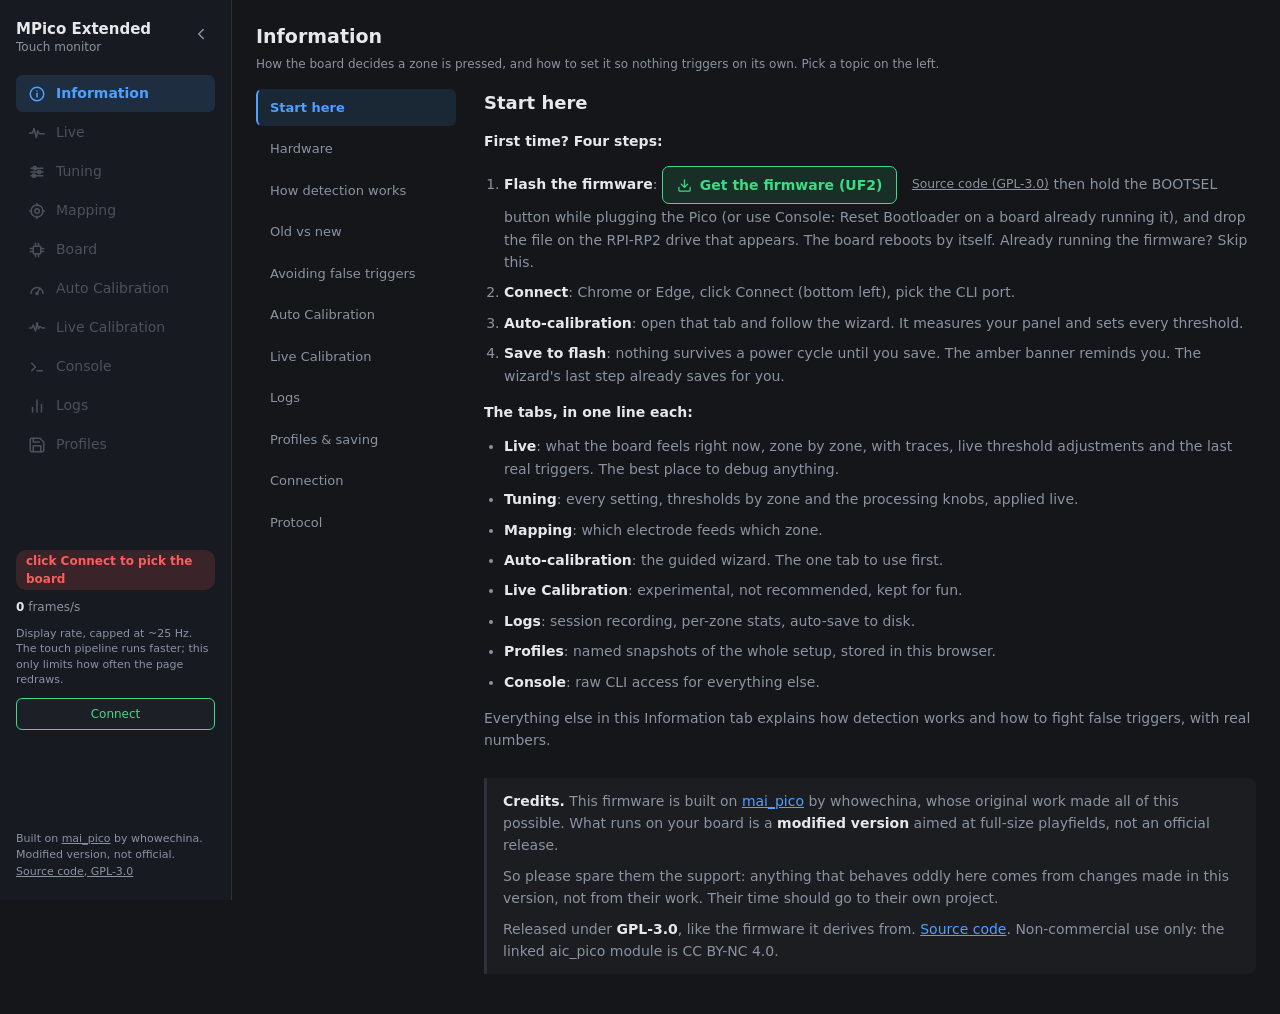
==== monitor/index.html @ caeae667 "chore: publish the monitor on GitHub Pages monitor.html becomes index.html, so the site root opens t" ====
<!DOCTYPE html>
<html lang="en">
<head>
<meta charset="utf-8">
<meta name="viewport" content="width=device-width, initial-scale=1">
<!-- Reachable by anyone with the link, but kept out of search results: this is
     a tool for people who came here on purpose, not a page to be found. -->
<meta name="robots" content="noindex, nofollow">
<title>MPico Extended Monitor</title>
<!-- Inline icon, so a file:// page does not log an "unsafe attempt to load
     URL" for a missing /favicon.ico. -->
<link rel="icon" href="data:,">
<link rel="stylesheet" href="assets/css/base.css">
<link rel="stylesheet" href="assets/css/mpico.css">
</head>
<body>

<nav class="sidebar">
  <div class="sidebar-top">
    <div class="brand">MPico Extended<span>Touch monitor</span></div>
    <button type="button" id="sidebar-toggle" class="sidebar-toggle"
            aria-label="Collapse sidebar" title="Collapse sidebar">
      <svg class="sidebar-toggle-ico" viewBox="0 0 24 24" fill="none" stroke="currentColor"
           stroke-width="2" stroke-linecap="round" stroke-linejoin="round" aria-hidden="true">
        <polyline points="15 6 9 12 15 18"></polyline>
      </svg>
    </button>
  </div>

  <ul class="nav">
    <li><button type="button" data-section="info" class="active" title="Information">
      <svg class="nav-ico" viewBox="0 0 24 24" fill="none" stroke="currentColor" stroke-width="2" stroke-linecap="round" stroke-linejoin="round" aria-hidden="true"><circle cx="12" cy="12" r="9"></circle><line x1="12" y1="11" x2="12" y2="16"></line><line x1="12" y1="8" x2="12" y2="8"></line></svg>
      <span>Information</span></button></li>
    <li><button type="button" data-section="live" title="Live">
      <svg class="nav-ico" viewBox="0 0 24 24" fill="none" stroke="currentColor" stroke-width="2" stroke-linecap="round" stroke-linejoin="round" aria-hidden="true"><polyline points="2 12 6 12 8 6 11 18 13 9 15 13 22 13"></polyline></svg>
      <span>Live</span></button></li>
    <li><button type="button" data-section="tuning" title="Tuning">
      <svg class="nav-ico" viewBox="0 0 24 24" fill="none" stroke="currentColor" stroke-width="2" stroke-linecap="round" stroke-linejoin="round" aria-hidden="true"><line x1="4" y1="7" x2="20" y2="7"></line><circle cx="9" cy="7" r="2.2"></circle><line x1="4" y1="12" x2="20" y2="12"></line><circle cx="15" cy="12" r="2.2"></circle><line x1="4" y1="17" x2="20" y2="17"></line><circle cx="8" cy="17" r="2.2"></circle></svg>
      <span>Tuning</span></button></li>
    <li><button type="button" data-section="mapping" title="Mapping">
      <svg class="nav-ico" viewBox="0 0 24 24" fill="none" stroke="currentColor" stroke-width="2" stroke-linecap="round" stroke-linejoin="round" aria-hidden="true"><circle cx="12" cy="12" r="8"></circle><circle cx="12" cy="12" r="3"></circle><line x1="12" y1="2" x2="12" y2="5"></line><line x1="12" y1="19" x2="12" y2="22"></line><line x1="2" y1="12" x2="5" y2="12"></line><line x1="19" y1="12" x2="22" y2="12"></line></svg>
      <span>Mapping</span></button></li>
    <li><button type="button" data-section="board" title="Board">
      <svg class="nav-ico" viewBox="0 0 24 24" fill="none" stroke="currentColor" stroke-width="2" stroke-linecap="round" stroke-linejoin="round" aria-hidden="true"><rect x="7" y="7" width="10" height="10" rx="1"></rect><line x1="10" y1="3" x2="10" y2="7"></line><line x1="14" y1="3" x2="14" y2="7"></line><line x1="10" y1="17" x2="10" y2="21"></line><line x1="14" y1="17" x2="14" y2="21"></line><line x1="3" y1="10" x2="7" y2="10"></line><line x1="3" y1="14" x2="7" y2="14"></line><line x1="17" y1="10" x2="21" y2="10"></line><line x1="17" y1="14" x2="21" y2="14"></line></svg>
      <span>Board</span></button></li>
    <li><button type="button" data-section="calibration" title="Auto Calibration">
      <svg class="nav-ico" viewBox="0 0 24 24" fill="none" stroke="currentColor" stroke-width="2" stroke-linecap="round" stroke-linejoin="round" aria-hidden="true"><path d="M4 18a8 8 0 0 1 16 0"></path><line x1="12" y1="18" x2="16" y2="11"></line><circle cx="12" cy="18" r="1.4"></circle></svg>
      <span>Auto Calibration</span></button></li>
    <li><button type="button" data-section="livecal" title="Live Calibration">
      <svg class="nav-ico" viewBox="0 0 24 24" fill="none" stroke="currentColor" stroke-width="2" stroke-linecap="round" stroke-linejoin="round" aria-hidden="true"><polyline points="2 12 5 12 7 8 10 16 12 6 14 13 16 10 19 12 22 12"></polyline><circle cx="12" cy="6" r="1.6" fill="currentColor" stroke="none"></circle></svg>
      <span>Live Calibration</span></button></li>
    <li><button type="button" data-section="console" title="Console">
      <svg class="nav-ico" viewBox="0 0 24 24" fill="none" stroke="currentColor" stroke-width="2" stroke-linecap="round" stroke-linejoin="round" aria-hidden="true"><polyline points="5 7 10 12 5 17"></polyline><line x1="12" y1="17" x2="19" y2="17"></line></svg>
      <span>Console</span></button></li>
    <li><button type="button" data-section="logs" title="Logs">
      <svg class="nav-ico" viewBox="0 0 24 24" fill="none" stroke="currentColor" stroke-width="2" stroke-linecap="round" stroke-linejoin="round" aria-hidden="true"><line x1="6" y1="20" x2="6" y2="14"></line><line x1="12" y1="20" x2="12" y2="4"></line><line x1="18" y1="20" x2="18" y2="10"></line></svg>
      <span>Logs</span></button></li>
    <li><button type="button" data-section="profiles" title="Profiles">
      <svg class="nav-ico" viewBox="0 0 24 24" fill="none" stroke="currentColor" stroke-width="2" stroke-linecap="round" stroke-linejoin="round" aria-hidden="true"><path d="M19 21H5a2 2 0 0 1-2-2V5a2 2 0 0 1 2-2h11l5 5v11a2 2 0 0 1-2 2z"></path><polyline points="17 21 17 13 7 13 7 21"></polyline><polyline points="7 3 7 8 15 8"></polyline></svg>
      <span>Profiles</span></button></li>
  </ul>

  <button type="button" id="sidebar-save" class="sidebar-save" data-cmd="save" hidden>
    <span class="save-dot"></span><span class="save-text">Unsaved - Save to flash</span>
  </button>

  <div class="sidebar-status">
    <span id="link" class="badge badge-off">disconnected</span>
    <div class="stat"><b id="rate">0</b> frames/s</div>
    <p class="sidebar-note">Display rate, capped at ~25 Hz. The touch pipeline
      runs faster; this only limits how often the page redraws.</p>
    <button type="button" id="connect" class="primary wide" hidden>Connect</button>
    <button type="button" id="disconnect" class="wide" hidden>Disconnect</button>
  </div>

  <div class="sidebar-credit">
    Built on <a href="https://github.com/whowechina/mai_pico" target="_blank"
      rel="noopener">mai_pico</a> by whowechina. Modified version, not official.<br>
    <a href="https://github.com/ouarss/mpico_extended" target="_blank"
      rel="noopener">Source code, GPL-3.0</a>
  </div>
</nav>

<div class="content">

  <!-- Appears only while something is unsaved: a button always present stops
       being noticed. -->
  <div id="save-banner" class="save-banner" hidden>
    <span id="save-message">Unsaved changes - lost when the board is unplugged.</span>
    <div class="actions">
      <button type="button" data-cmd="save" class="primary">Save to flash</button>
    </div>
  </div>

  <!-- Single stand-in shown for every board-driven tab while the board is not
       connected. Information stays reachable; the other tabs show this until a
       configuration is received. -->
  <div id="connect-gate" class="connect-gate" hidden>
    <div class="panel">
      <h2>Board not connected</h2>
      <p>Connect the board to use this tab.</p>
      <button type="button" class="connect-inline primary">Connect</button>
    </div>
  </div>

  <!-- ==================== INFORMATION ==================== -->
  <section class="section active" data-section="info">
    <header class="section-head">
      <h1>Information</h1>
      <p class="hint">How the board decides a zone is pressed, and how to set it
        so nothing triggers on its own. Pick a topic on the left.</p>
    </header>

    <div class="info-layout">
      <nav class="info-nav">
        <button type="button" data-topic="start" class="active">Start here</button>
        <button type="button" data-topic="hardware">Hardware</button>
        <button type="button" data-topic="detection">How detection works</button>
        <button type="button" data-topic="compare">Old vs new</button>
        <button type="button" data-topic="guide">Avoiding false triggers</button>
        <button type="button" data-topic="autocal">Auto Calibration</button>
        <button type="button" data-topic="livecal">Live Calibration</button>
        <button type="button" data-topic="logs">Logs</button>
        <button type="button" data-topic="profiles">Profiles &amp; saving</button>
        <button type="button" data-topic="connection">Connection</button>
        <button type="button" data-topic="protocol">Protocol</button>
      </nav>

      <div class="info-content">
        <article data-topic="start" class="active">
          <h2>Start here</h2>
          <p><strong>First time? Four steps:</strong></p>
          <ol class="info-steps">
            <li><strong>Flash the firmware</strong>:
              <a class="dl-btn" href="https://github.com/ouarss/mpico_extended/releases"
                target="_blank" rel="noopener">
                <svg viewBox="0 0 24 24" fill="none" stroke="currentColor" stroke-width="2" stroke-linecap="round" stroke-linejoin="round" aria-hidden="true"><path d="M21 15v4a2 2 0 0 1-2 2H5a2 2 0 0 1-2-2v-4"></path><polyline points="7 10 12 15 17 10"></polyline><line x1="12" y1="15" x2="12" y2="3"></line></svg>
                Get the firmware (UF2)</a>
              <a class="src-link" href="https://github.com/ouarss/mpico_extended"
                target="_blank" rel="noopener">Source code (GPL-3.0)</a>
              then hold the BOOTSEL button while plugging the Pico (or use
              Console: Reset Bootloader on a board already running it), and
              drop the file on the RPI-RP2 drive that appears. The board reboots
              by itself. Already running the firmware? Skip this.</li>
            <li><strong>Connect</strong>: Chrome or Edge, click Connect (bottom
              left), pick the CLI port.</li>
            <li><strong>Auto-calibration</strong>: open that tab and follow the
              wizard. It measures your panel and sets every threshold.</li>
            <li><strong>Save to flash</strong>: nothing survives a power cycle
              until you save. The amber banner reminds you. The wizard's last
              step already saves for you.</li>
          </ol>
          <p><strong>The tabs, in one line each:</strong></p>
          <ul class="info-steps">
            <li><strong>Live</strong>: what the board feels right now, zone by
              zone, with traces, live threshold adjustments and the last real
              triggers. The best place to debug anything.</li>
            <li><strong>Tuning</strong>: every setting, thresholds by zone and
              the processing knobs, applied live.</li>
            <li><strong>Mapping</strong>: which electrode feeds which zone.</li>
            <li><strong>Auto-calibration</strong>: the guided wizard. The one
              tab to use first.</li>
            <li><strong>Live Calibration</strong>: experimental, not
              recommended, kept for fun.</li>
            <li><strong>Logs</strong>: session recording, per-zone stats,
              auto-save to disk.</li>
            <li><strong>Profiles</strong>: named snapshots of the whole setup,
              stored in this browser.</li>
            <li><strong>Console</strong>: raw CLI access for everything else.</li>
          </ul>
          <p>Everything else in this Information tab explains how detection
            works and how to fight false triggers, with real numbers.</p>

          <div class="info-credit">
            <p><strong>Credits.</strong> This firmware is built on
              <a href="https://github.com/whowechina/mai_pico" target="_blank"
                rel="noopener">mai_pico</a> by whowechina, whose original work
              made all of this possible. What runs on your board is a
              <strong>modified version</strong> aimed at full-size playfields,
              not an official release.</p>
            <p>So please spare them the support: anything that behaves oddly
              here comes from changes made in this version, not from their work.
              Their time should go to their own project.</p>
            <p>Released under <strong>GPL-3.0</strong>, like the firmware it
              derives from.
              <a href="https://github.com/ouarss/mpico_extended" target="_blank"
                rel="noopener">Source code</a>. Non-commercial use only: the
              linked aic_pico module is CC BY-NC 4.0.</p>
          </div>
        </article>

        <article data-topic="hardware">
          <h2>Hardware</h2>
          <p>Touch sensing is done by three <strong>MPR121</strong> capacitive
            controllers on the I2C bus, at addresses <code>0x5A</code>,
            <code>0x5B</code> and <code>0x5C</code>. Each carries twelve
            electrodes, so there are <strong>36 electrodes</strong> in total.</p>
          <p>The playfield has <strong>34 zones</strong> (A1&ndash;A8,
            B1&ndash;B8, C1&ndash;C2, D1&ndash;D8, E1&ndash;E8). Each zone is fed
            by one electrode; the electrode&rarr;zone assignment is the mapping
            (two electrodes are left unconnected, marked <code>XX</code>).</p>
          <table class="info-table">
            <thead><tr><th>Sensor</th><th>I2C address</th><th>Electrodes</th></tr></thead>
            <tbody>
              <tr><td>0</td><td><code>0x5A</code></td><td>0&ndash;11</td></tr>
              <tr><td>1</td><td><code>0x5B</code></td><td>12&ndash;23</td></tr>
              <tr><td>2</td><td><code>0x5C</code></td><td>24&ndash;35</td></tr>
            </tbody>
          </table>
          <p>Electrode <em>e</em> lives on sensor <code>floor(e/12)</code>,
            channel <code>e mod 12</code>.</p>
        </article>

        <article data-topic="detection">
          <h2>How detection works</h2>
          <p><strong>In one line:</strong> the sensor outputs a big raw number
            all the time; a finger makes that number <em>drop</em>; the firmware
            turns the drop into a <em>delta</em> that is 0 at rest and rises
            with the touch.</p>
          <p>Step by step: each electrode constantly reports a raw reading
            (<strong>filtered</strong>), around 900 when nothing touches it
            - not 0. The firmware memorises that resting value: the
            <strong>baseline</strong>.</p>
          <p>A finger near the pad steals a bit of
            charge, so the raw reading <em>drops below the baseline</em>
            (say 900 &rarr; 815).</p>
          <p>The delta is simply &laquo; how far below
            rest am I right now &raquo;:</p>
          <pre class="info-diagram">                    at rest      finger on the pad
filtered (raw)         900    ->     815     the reading DROPS
baseline (memorised)   900           900     the reference stays put
delta = 900 - 815        0            85     0 at rest, RISES when touched</pre>
          <p>So the reference is the <strong>baseline</strong>, and the delta
            never goes negative: at rest it sits at 0 (tiny noise aside), and a
            touch only makes it climb. If the raw reading ever drifts
            <em>above</em> the baseline, the delta is clamped to 0.</p>
          <p>The decision
            is then a plain comparison on that delta:</p>
          <pre class="info-diagram">delta
   85            .------.
                 |      |
   40 --------- ON ------------- threshold ON: zone fires at 40
   30 ----------|------ OFF ---- threshold OFF: 40 x (1 - 25% hyst) = 30
    0 __________'        '______
        rest     press    release</pre>
          <h3>Tuning available</h3>
          <ol class="info-steps">
            <li><strong>Averaging</strong> - the last few frames are
              averaged (<em>avg</em>) to shed the couple of counts of noise a
              single frame carries.
              <span class="info-example"><em>Example</em> - readings 5, 6,
              60, 5 (that 60 is a noise spike). With avg 1 the firmware sees 60
              and may fire; with avg 4 it sees (5+6+60+5)/4 = 19: no trigger.
              The cost is real lag: one electrode is re-read every ~3 ms, so avg
              4 spreads a press over ~12 ms and avg 10 over ~30 ms -
              clearly felt in play. Stay at 1-3.</span></li>
            <li><strong>Threshold</strong> - a zone turns <em>on</em> when
              its delta reaches the zone's threshold. Higher threshold means
              less sensitive.
              <span class="info-example"><em>Example</em> - a zone rests at
              5-10 and a firm press peaks at 120: a threshold of 40 clears the
              noise and still catches a quick tap. At 10 it fires on its own; at
              110 quick taps are missed.</span></li>
            <li><strong>Release margin (hyst)</strong> - once on, a zone
              stays on until the delta falls under
              <code>threshold x (1 - hyst/100)</code>. This stops a finger
              resting at the limit from flickering on and off.
              <span class="info-example"><em>Example</em> - threshold 50,
              hyst 25%: the zone turns on at 50 and only releases below 37;
              anything wobbling between 37 and 50 changes nothing.</span>
              A firm tap never
              needs it - it matters on <em>holds and slides</em>, where a
              light or lifting finger hovers near the threshold.</li>
            <li><strong>Debounce</strong> - a change must hold for
              <em>debounce on</em> / <em>debounce off</em> frames before it is
              accepted, filtering out one-frame glitches.
              <span class="info-example"><em>Example</em> - with on 3, a
              spike lasting one reading never makes 3 in a row and is dropped; a
              finger, present for dozens of readings, passes. Each step costs
              ~3 ms (an electrode is re-read every 3rd frame).</span></li>
            <li><strong>Gain (CDC / CDT)</strong> - the sensor's measuring
              drive: CDC is the current pushed into the electrode (uA), CDT how
              long it is pushed. This is not a filter to minimise - it
              powers the measurement itself: at 0 no charge is injected and
              nothing is measured at all. 16 / 1 sit mid-range and put a typical
              pad in the middle of the 0-1023 reading scale; auto-config then
              trims the current per electrode.
              <span class="info-example"><em>Example</em> - press peaks at
              40 with noise around 8; double the gain and they read ~80 and ~16
              - bigger numbers, same ratio. After any change, re-run the
              thresholds (every number just moved).</span></li>
            <li><strong>Filter (FFI / SFI / ESI)</strong> - the chip's own
              smoothing, applied before the firmware ever reads the value: FFI
              and SFI average several samples, ESI sets the wait between samples.
              <span class="info-example"><em>Example</em> - 0 1 0 (default)
              is light and responsive; 0 1 3 spreads the samples over more time
              - good anti-noise for a noisy panel, with barely any added
              lag.</span></li>
            <li><strong>Baseline tracking</strong>: the resting reference, the
              &laquo; zero &raquo; each electrode is measured against
              (<code>delta = baseline - filtered</code>). It drifts slowly with
              temperature, humidity and dust, so it is re-centred continuously;
              re-centring <strong>freezes while a zone is held</strong>, so a
              long press is never quietly swallowed. <em>Set idle level</em>
              (<code>rebase</code>) retakes it at once.<br>
              The Tuning tab picks who maintains it: <strong>Chip
              (MPR121)</strong>, recommended (well tuned, free), or
              <strong>Firmware</strong>, one step every <em>rate</em> frames,
              only useful to control that speed yourself.
              <span class="info-example"><em>Example</em>: filtered reads 902,
              901, 898 while the memorised baseline stays 900: the delta stays
              ~0 at rest, and only a real touch moves it.</span></li>
          </ol>
          <h3>Timing</h3>
          <p>The control loop runs at <strong>1 kHz</strong>. The three sensors
            are read one per frame (round-robin), so each refreshes about every
            3 ms and the decision adds only a few milliseconds - below what
            is perceptible.</p>
          <p>The real limit is the MPR121's own sampling rate, not
            how fast the firmware reads it.</p>
          <h3>Notes</h3>
          <p class="info-warn"><strong>Averaging and Debounce are
            independent</strong> - one filters the <em>value</em>, the
            other filters the <em>duration</em>. Debounce does <strong>not</strong>
            need to be &ge; avg.<br><br>
            Averaging dilutes a spike's height but <em>stretches it over avg
            frames</em>; debounce rejects anything short, whatever its height.
            A one-frame spike of 150 averaged over 3 becomes ~50 for 3 frames
            in a row - enough to sneak past a debounce of 3 that would
            have dropped it at avg 1.<br><br>
            That is why the wizard keeps avg low and leans on debounce as the
            main anti-spike lever.</p>
          <p class="info-warn"><strong>Not to be confused with the old
            detection.</strong><br><br>
            The Chip / Firmware choice only decides who maintains the
            resting reference.<br><br>
            The touch decision itself - threshold,
            release margin, debounce - is <strong>always</strong> made by
            the firmware, in both modes.<br><br>
            See <em>Old vs new</em>.</p>
        </article>

        <article data-topic="compare">
          <h2>Old vs new detection</h2>
          <p>The stock mai_pico firmware and this one decide a touch in
            fundamentally different places. <strong>This is not a setting</strong>
            - the new way is now the only way; there is no switch back.</p>

          <p class="info-warn"><strong>Two separate questions - do not mix
            them.</strong><br>
            (1) <em>Who decides a touch?</em> The firmware. Always. That is
            what &laquo; new (software) &raquo; means, and it is not a
            choice.<br>
            (2) <em>Who keeps the baseline number fresh?</em> A bookkeeping
            detail, set in Tuning (<em>Chip / Firmware</em>). The
            baseline is just an input to the decision; whoever maintains it, the
            decision itself stays in the firmware.<br><br>
            So &laquo; new detection with Chip baseline &raquo; is not
            &laquo; going back to hardware &raquo; - it is the
            new detection, with the chip doing a clerk's job it happens to be
            good at.</p>
          <pre class="info-diagram">MPR121 chip (front-end)          firmware (the referee)
-----------------------          -------------------------------
measures the signal        --->  delta = baseline - filtered
keeps the baseline fresh*  --->  compares to YOUR threshold
(gain, filter)                   hysteresis, debounce  ->  press!

* or the firmware keeps it itself: Tuning > Resting reference</pre>

          <h3>Native (stock) detection</h3>
          <p>Each MPR121 decided on its own, inside the chip; the firmware only
            read a touched / not-touched flag.</p>
          <p>Sensitivity was a coarse
            <em>offset</em> (about -30 to +30) around fixed base thresholds (touch
            22, release 15), nudged one step at a time with <code>sense +</code> /
            <code>sense -</code>.</p>
          <p>You could never see <em>by how much</em> a zone
            had passed - only that it had.</p>

          <h3>New (software) detection</h3>
          <p>The firmware reads each electrode's <strong>filtered value</strong>
            and <strong>resting reference</strong> and decides for itself:
            <code>delta = baseline - filtered</code> against an
            <strong>absolute per-zone threshold</strong>, with a release margin,
            a debounce count and optional averaging.</p>
          <p>The MPR121 is still
            very much used - as a clean front-end (gain, filter) and as the
            keeper of the resting reference.</p>
          <p>That visibility is what makes everything else possible: the traces,
            the logs, the auto-calibration and the live calibration all need to
            know <em>how far</em> a zone moved. None of them can exist on top of a
            bare on/off flag.</p>

          <table class="info-table">
            <thead><tr><th></th><th>Native (stock)</th><th>New (software)</th></tr></thead>
            <tbody>
              <tr><td>Decision</td><td>MPR121 hardware</td><td>firmware, per zone</td></tr>
              <tr><td>Threshold</td><td>offset around a fixed base</td><td>absolute, 1-1000, per zone</td></tr>
              <tr><td>Hysteresis</td><td>fixed (chip)</td><td>adjustable %</td></tr>
              <tr><td>Debounce</td><td>chip debounce</td><td>on / off frame counts</td></tr>
              <tr><td>Visibility</td><td>touched flag only</td><td>live filtered / baseline / delta</td></tr>
              <tr><td>I2C load</td><td>tiny (one bitmap)</td><td>all electrodes (round-robin)</td></tr>
              <tr><td>Latency</td><td>lowest (chip decides)</td><td>a few ms (loop still 1 kHz)</td></tr>
            </tbody>
          </table>

          <h3>Native - pros and cons</h3>
          <ul class="info-steps">
            <li><strong>+</strong> Simplest, lowest latency: the chip reports a press directly.</li>
            <li><strong>+</strong> Negligible I2C traffic; uses the MPR121's optimised detection.</li>
            <li><strong>-</strong> Coarse: an offset around a fixed base, no absolute per-zone value.</li>
            <li><strong>-</strong> No fine hysteresis or per-zone debounce, and no view of the noise.</li>
            <li><strong>-</strong> Hard to remove occasional spurious triggers precisely.</li>
          </ul>

          <h3>New - pros and cons</h3>
          <ul class="info-steps">
            <li><strong>+</strong> Absolute per-zone threshold, hysteresis and debounce - set each zone just above its own noise.</li>
            <li><strong>+</strong> Live delta / baseline per zone (and the trace), so tuning is visible, not guesswork.</li>
            <li><strong>+</strong> Directly attacks the "too sensitive / false triggers" problem; the front-end (gain, filter) stays tunable.</li>
            <li><strong>-</strong> More moving parts and a little more code.</li>
            <li><strong>-</strong> Reads every electrode and decides in firmware - a few ms more latency and more bus traffic than a bare hardware flag.</li>
          </ul>

          <h3>Performance - is the new path fast enough?</h3>
          <p>Yes, comfortably. The loop stays at <strong>1 kHz</strong>; the
            sensors are read round-robin (each about 333 Hz) and the software
            decision adds only a few milliseconds - imperceptible in play.
            Reading faster gains nothing: the MPR121's own sample rate is the real
            limit.</p>
          <p>Pushing latency lower would mean flooding the shared I2C bus (it also
            carries the NFC reader) or shortening the chip's filters, which
            <em>raises</em> noise - the opposite of the goal.</p>
          <p>The one clean
            lever, if ever needed, is DMA I2C reads; today that would be premature
            optimisation.</p>
          <p><strong>In short:</strong> the native path is the leanest and
            lowest-latency but blunt; the new path trades a little latency and I2C
            traffic for fine, visible, per-zone control - the right call when
            the goal is to stop unwanted triggers without dulling real touches.</p>
        </article>

        <article data-topic="guide">
          <h2>Avoiding false triggers</h2>
          <p>A zone that triggers untouched almost always has its threshold set
            below its own resting noise. The fix is to read the noise, then set
            the threshold just above it.</p>
          <ol class="info-steps">
            <li>Open <strong>Live</strong> and leave the glass untouched. Watch
              the delta of each zone: that is the resting noise floor.</li>
            <li>Note the highest resting delta a zone reaches on its own.</li>
            <li>In <strong>Tuning</strong>, set that zone's threshold a little
              above that figure - enough margin that noise never reaches
              it, low enough that a real touch clears it easily.</li>
            <li>If a zone still scintillates at the limit, raise
              <strong>hyst</strong> (release margin) and/or
              <strong>debounce</strong>.</li>
            <li>If the resting delta has drifted away from zero, press
              <strong>Set idle level</strong> to retake the baseline untouched.</li>
            <li>When it behaves, press <strong>Save to flash</strong> -
              nothing survives a power cycle until you do.</li>
          </ol>
          <p>Doing this by hand for 34 zones is tedious -
            <strong>Auto Calibration</strong> measures both numbers for you.</p>
        </article>

        <article data-topic="autocal">
          <h2>Auto Calibration</h2>
          <p><strong>In one line:</strong> the wizard listens to your panel and
            works out every threshold for you, instead of you guessing 34
            numbers.</p>
          <p>It needs two facts per zone: how much the zone <em>wiggles on its
            own</em> (noise), and how far it moves <em>when you press it</em>
            (press peak). A good threshold sits comfortably between the two.</p>
          <pre class="info-diagram">press peak  ~120  ####################   &lt;-- a real press reaches here
                                       |
threshold     40  ------------------   &lt;-- put the bar in the gap
                                       |
noise ceiling  8  ##                   &lt;-- the zone never gets past here alone</pre>

          <h3>The five steps</h3>
          <ol class="info-steps">
            <li><strong>Noise &amp; auto-tune</strong> - about a minute,
              <em>hands off the glass</em>. The wizard first resets the board
              itself (no need to press <em>Set idle level</em>), reads the native
              noise, then tries a couple of reactivity-first tweaks - a
              little averaging, a little debounce - and keeps one only if it
              cuts the worst zone's noise by a clear margin. An action log shows
              every step (&laquo; edit param avg 1 &rarr; 2 &raquo;,
              &laquo; keeping avg 1 &raquo;) with a live all-zones trace
              underneath. A final 15 s pass fixes each zone's noise floor.</li>
            <li><strong>Press</strong> - zone by zone, at your own pace:
              press firmly three times, then <em>tap briefly five times</em> (about
              once a second) so the wizard learns both a firm press and a fast
              in-game tap. It counts real presses, not a clock. A short beep marks
              each press and tap, a double beep finishes a zone, and the next
              zone's name is spoken; toggle <em>Sound</em> off if you prefer quiet.
              A live trace of the targeted zone (with its threshold and measured
              noise) sits under the buttons. If a different pad answers strongest,
              a <em>check mapping</em> chip offers a one-click remap. Jump to any
              zone from the strip to redo it.</li>
            <li><strong>Results</strong> - the suggested threshold per zone,
              placed midway between its noise and its fast taps. The midpoint
              matters because a hovering finger between two rapid taps keeps a
              residual delta above the noise: a threshold sitting right on the
              noise would keep its release under that residual and the zone would
              never let go during a spam. A zone marked <em>risky</em> has noise
              almost as strong as its press, or a threshold uncomfortably close to
              its fast taps: watch that one. The <em>Quick</em> column shows the
              measured fast-tap level. Skipped zones keep their current value. The
              recommended global settings are seeded from step 1's auto-tune
              and stay editable here.</li>
            <li><strong>Verify</strong> - the suggested thresholds go to the
              board, then a full minute hands-off counts every <em>real</em>
              trigger a zone fires on its own. <strong>Apply &amp; re-verify</strong>
              applies the ticked raises and runs another minute automatically,
              looping until a clean pass with no false trigger. You can also raise
              or lower zones by hand and apply once.</li>
            <li><strong>Profile</strong> - stores the whole thing (including
              the measured noise, press and fast-tap numbers) as a profile you can
              re-apply later.</li>
          </ol>
          <p class="info-warn">Applying sends the values to the board
            <em>live</em>.<br><br>
            They are only permanent after <strong>Save to
            flash</strong>.<br><br>
            To watch for phantom triggers any time, the
            <strong>Last triggers</strong> panel on the Live tab lists real
            firmware triggers as they happen.</p>
        </article>

        <article data-topic="livecal">
          <h2>Live Calibration</h2>
          <p>Not recommended - we keep this feature for fun.
            <strong>In one line:</strong> it watches you actually play and
            finds the zones whose threshold is set <em>too high</em>.</p>
          <p class="info-warn"><strong>On this cabinet, prefer Auto
            Calibration.</strong><br><br>
            Live calibration only lowers thresholds, and Mai
            Pico's standby noise can be mistaken for a missed press - so it
            lowers a zone that was fine and makes false triggers worse.<br><br>
            Use it only
            on a very quiet panel, or as a second opinion after Auto Calibration.</p>
          <p>Auto Calibration measures a firm, deliberate press. In a real song
            you tap fast and light, so a zone can reach 80 % of its
            calibrated peak and be missed. Those are <strong>near-misses</strong>:
            a clear gesture that never triggered.</p>
          <pre class="info-diagram">press A    72  ####################     -&gt; hit (counted)
threshold  50  ------------------------
press B    46  #############            -&gt; NEAR-MISS: you meant it, nothing happened
noise       7  #                        -&gt; ignored, too small and too brief</pre>
          <h3>How it tells a real gesture from noise</h3>
          <p>For each zone it follows the resting noise level, then watches every
            &laquo; bump &raquo; that rises clearly above it and lasts
            more than a frame or two.</p>
          <p>Noise is small and brief; a finger is big
            and lasts.</p>
          <p>Slides work naturally too - each zone follows its own
            bump, overlaps included.</p>
          <p>Each bump is then classified against the firmware's <em>own</em>
            decision:<br>
            <strong>hit</strong> (it triggered),<br>
            <strong>tight</strong> (it triggered, but only just),<br>
            <strong>near-miss</strong> (clear
            gesture, no trigger).</p>
          <h3>Using it</h3>
          <ol class="info-steps">
            <li><strong>Start</strong>, then play a song normally. Pause and
              resume freely; the table updates a couple of times a second.</li>
            <li><strong>Stop &amp; review</strong> - zones with repeated
              near-misses get a suggested <em>lower</em> threshold, placed just
              under the strongest missed gesture (never below the noise).</li>
            <li>Accept them one by one or all at once, then <strong>Save to
              flash</strong>.</li>
          </ol>
          <p><strong>Auto-apply</strong> (off by default) lowers a zone live, in
            the middle of play, once it has missed repeatedly and gone quiet for
            ~10 s. Handy, but you are tuning blind - leave it off until
            you trust the numbers.</p>
          <p class="info-warn">A tap that <em>passed</em> the threshold and still
            did not trigger was blocked by <strong>debounce</strong>, not by the
            threshold.<br><br>
            It is shown as a near-miss for information, but lowering
            the threshold would not help - lower <em>debounce on</em>
            instead.</p>
        </article>

        <article data-topic="logs">
          <h2>Logs</h2>
          <p><strong>In one line:</strong> live counters that never stop, plus a
            sample recorder you start by hand when you want a deep trace.</p>
          <p>The per-zone stats run continuously while the board is connected.
            They keep three numbers:</p>
          <ul class="info-steps">
            <li><strong>Peak</strong> - the strongest delta ever seen. Your
              presses live here.</li>
            <li><strong>Noise</strong> - the highest delta reached
              <em>while the zone was not active</em>. This is the number a
              threshold must clear.</li>
            <li><strong>Triggers</strong> - how many times the zone fired.
              Left alone on a quiet panel, this should stay at <strong>0</strong>;
              anything else is a phantom trigger.</li>
          </ul>
          <p>The sample recording, by contrast, only runs after you press
            <strong>Start recording</strong> in the Logs tab. Samples are kept in
            a rolling window (the oldest are dropped), and can be
            <strong>exported as CSV or JSON</strong> to study offline -
            that is how the noisy zones of this cabinet were first mapped.</p>
          <p><strong>Typical use:</strong> leave the cabinet alone for a few
            minutes, come back, and read the Triggers column. Any zone above zero
            needs a higher threshold (or more debounce).</p>
          <h3>Auto-save to disk</h3>
          <p>The Logs tab can also write every recording straight to your disk,
            so you never have to remember an export.</p>
          <p>Pick a folder once with <strong>Choose folder</strong>. In the Chrome
            prompt, tick <strong>Allow on every visit</strong>: the page then
            keeps the folder across reloads and starts saving on its own, with no
            further click.</p>
          <p>Each visit writes one file, named for the moment it started. Files
            are filed by date:
            <code>&lt;folder&gt;/YYYY/MM/mpico-session-...csv</code>, one folder
            per year, then per month. The file grows as the session runs: new
            samples are appended about once a minute, and once more when the board
            is unplugged or the page is closed.</p>
          <p>If the browser forgets the permission (it may ask again after a
            while), the Logs tab shows a paused state: click <strong>Choose
            folder</strong> once to allow it again. <strong>Disable</strong> stops
            auto-save and forgets the folder.</p>
        </article>

        <article data-topic="profiles">
          <h2>Profiles &amp; saving</h2>
          <h3>Two very different &laquo; saves &raquo;</h3>
          <p>Every change you make is applied to the board <strong>immediately</strong>,
            but lives only in its memory. Two separate things decide what
            survives:</p>
          <ul class="info-steps">
            <li><strong>Save to flash</strong> - writes the current settings
              into the board itself, so it boots on them. The orange banner is
              there to remind you something is not saved yet.</li>
            <li><strong>Profiles</strong> - named snapshots kept
              <em>in this browser</em>, so you can juggle several setups (a
              cautious one, an aggressive one, one per panel) and switch back.</li>
          </ul>
          <p class="info-warn">Applying a profile sends it to the board but does
            <strong>not</strong> make it permanent - you still need
            <em>Save to flash</em>.</p>
          <p>Because nothing is written until you ask, the fastest way to undo a
            bad experiment is simply to <strong>unplug the board</strong>: it
            comes back on its last saved settings.</p>
          <p>Profiles are also how <em>Auto Calibration</em> hands you its result:
            it builds one rather than overwriting your setup behind your back.</p>
        </article>

        <article data-topic="connection">
          <h2>Connection</h2>
          <p>This page talks to the board over <strong>WebSerial</strong>, so it
            needs Chrome or Edge. Press <em>Connect</em> and pick the board in
            the browser prompt.</p>
          <p>The board exposes several USB interfaces. Choose the one labelled
            <strong>Command Line</strong> (the <code>.2</code> interface) -
            not the game input interface. Its USB id is
            <code>VID 0ca3 / PID 0021</code>.</p>
          <p>Once connected, the command prompt is <code>mpico&gt;</code>. The
            page sends <code>feed on</code> automatically, which starts the live
            frames and makes the board republish its configuration. Use
            <em>Disconnect</em> to hand the port back cleanly before opening it
            in another program.</p>
        </article>

        <article data-topic="protocol">
          <h2>Protocol</h2>
          <p>The board emits two kinds of machine line, plus plain console text.</p>
          <h3>Live frame - <code>F</code></h3>
          <p>One per frame, 74 space-separated tokens:</p>
          <pre class="info-diagram">F  &lt;36 filtered&gt;  &lt;36 delta&gt;  &lt;16-hex zone bitmap&gt;</pre>
          <p>36 <em>filtered</em> readings then 36 <em>delta</em> values, one per
            electrode (0&ndash;35). The final token is a 64-bit bitmap of the
            active zones, as 16 hex characters.</p>
          <h3>Configuration - <code>C</code></h3>
          <p>Emitted on <code>feed on</code> and after every setting change:
            <code>C {json}</code>, carrying the per-zone thresholds, the mapping,
            and every processing parameter (hyst, avg, filter, gain,
            debounce, baseline mode, rate) plus the <code>saved</code> flag.</p>
          <h3>Commands</h3>
          <table class="cmd-table">
            <tbody>
              <tr class="cmd-group"><th colspan="2">Threshold</th></tr>
              <tr><td><code>thr &lt;ZONE&gt; &lt;val&gt;</code></td><td>One zone's threshold (1&ndash;1000; higher = less sensitive)</td></tr>
              <tr><td><code>thr all &lt;val&gt;</code></td><td>Every zone at once</td></tr>

              <tr class="cmd-group"><th colspan="2">Processing</th></tr>
              <tr><td><code>hyst &lt;0&ndash;90&gt;</code></td><td>Release margin, % of threshold</td></tr>
              <tr><td><code>avg &lt;1&ndash;16&gt;</code></td><td>Moving-average window (1 = off, lowest latency)</td></tr>
              <tr><td><code>debounce &lt;on&gt; [off]</code></td><td>Consecutive samples before ON / OFF</td></tr>
              <tr><td><code>filter &lt;ffi&gt; &lt;sfi&gt; &lt;esi&gt;</code></td><td>MPR121 hardware pre-filter</td></tr>
              <tr><td><code>gain &lt;cdc&gt; &lt;cdt&gt;</code></td><td>MPR121 charge current / time</td></tr>
              <tr><td><code>baseline &lt;hw|soft&gt; [rate]</code></td><td>Baseline tracking mode</td></tr>
              <tr><td><code>rebase</code></td><td>Re-seed the idle baseline now</td></tr>
              <tr><td><code>preset default | flat &lt;val&gt;</code></td><td>Bulk threshold preset</td></tr>

              <tr class="cmd-group"><th colspan="2">Mapping</th></tr>
              <tr><td><code>touch &lt;sensor&gt; &lt;channel&gt; &lt;ZONE&gt;</code></td><td>Assign an electrode to a zone</td></tr>

              <tr class="cmd-group"><th colspan="2">Storage</th></tr>
              <tr><td><code>save</code></td><td>Write the config to flash</td></tr>
              <tr><td><code>factory</code></td><td>Reset everything to defaults</td></tr>

              <tr class="cmd-group"><th colspan="2">Feed &amp; diagnostics</th></tr>
              <tr><td><code>feed &lt;on|off&gt;</code></td><td>Machine stream for this monitor</td></tr>
              <tr><td><code>display sense</code></td><td>Print the full sensitivity config</td></tr>
              <tr><td><code>raw</code></td><td>Per-zone filtered / baseline / delta / threshold</td></tr>
              <tr><td><code>stat</code></td><td>Per-zone touch counters</td></tr>
              <tr><td><code>fps</code></td><td>Core-loop rates</td></tr>
            </tbody>
          </table>
        </article>
      </div>
    </div>
  </section>

  <!-- ==================== LIVE ==================== -->
  <section class="section" data-section="live">
    <header class="section-head">
      <h1>Live</h1>
      <div class="section-actions">
        <div class="btn-group view-toggle">
          <button type="button" id="view-zone" class="seg on">By zone</button>
          <button type="button" id="view-electrode" class="seg">By electrode</button>
        </div>
        <button type="button" id="rebase">Set idle level</button>
      </div>
      <p class="hint">Delta is what the firmware compares to each threshold. Pick
        a zone or electrode to trace it over time. Set idle level retakes the
        baseline from the current reading - do it untouched.</p>
    </header>

    <div class="readout">
      <span class="readout-label">Active now</span>
      <b id="active">none</b>
    </div>

    <div class="split">
      <div class="panel">
        <h2>Playfield</h2>
        <p class="hint">Zones the firmware reports as active are highlighted.</p>
        <svg id="live-disc" class="disc disc-large" viewBox="0 0 420 420" aria-label="Game zones"></svg>
      </div>

      <div class="trace-stack">
        <div class="panel">
          <div class="trace-head">
            <h2>Trace</h2>
            <div class="trace-thr" id="live-thr" hidden>
              <label for="live-thr-input">Threshold</label>
              <input type="number" id="live-thr-input" min="1" max="1000"
                     autocomplete="off" spellcheck="false">
              <button type="button" id="live-thr-save" class="icon-btn"
                      title="Save this threshold to the zone" aria-label="Save threshold">
                <svg viewBox="0 0 24 24" fill="none" stroke="currentColor" stroke-width="2" stroke-linecap="round" stroke-linejoin="round" aria-hidden="true"><polyline points="20 6 9 17 4 12"></polyline></svg>
              </button>
              <button type="button" id="live-thr-reset" class="icon-btn icon-ghost" hidden
                      title="Discard and reset to the board value" aria-label="Reset threshold">
                <svg viewBox="0 0 24 24" fill="none" stroke="currentColor" stroke-width="2" stroke-linecap="round" stroke-linejoin="round" aria-hidden="true"><polyline points="1 4 1 10 7 10"></polyline><path d="M3.51 15a9 9 0 1 0 2.13-9.36L1 10"></path></svg>
              </button>
            </div>
          </div>
          <p class="hint" id="spark-label">Pick a card below to trace its delta.</p>
          <canvas id="spark" class="spark" width="600" height="180"></canvas>
          <div class="spark-legend">
            <span class="spark-key spark-on">threshold ON</span>
            <span class="spark-key spark-off">threshold OFF</span>
            <span class="spark-key spark-delta">delta</span>
          </div>
        </div>

        <div class="panel">
          <h2>Trace - all zones</h2>
          <p class="hint">Every zone's delta at once, one colour per zone. A line
            drifting up while nothing is touched is a zone picking up noise.</p>
          <canvas id="spark-all" class="spark" width="600" height="220"></canvas>
          <div id="spark-all-legend" class="spark-all-legend"></div>
        </div>
      </div>
    </div>

    <div class="panel" id="last-triggers">
      <div class="profiles-head">
        <h2>Last triggers</h2>
        <div class="actions">
          <button type="button" id="trig-clear">Clear</button>
        </div>
      </div>
      <p class="hint">The last 20 real firmware triggers, newest first, with the
        threshold in force at the time and the peak that crossed it. On an
        untouched panel this stays empty; anything here is a zone firing on its
        own.</p>
      <div class="table-scroll">
        <table class="zone-table trig-table">
          <thead>
            <tr><th>Time</th><th>Zone</th><th>Threshold</th><th>Peak</th></tr>
          </thead>
          <tbody id="trig-rows"></tbody>
        </table>
      </div>
    </div>

    <div class="panel" id="zone-view">
      <h2>Zones</h2>
      <p class="hint">Filtered / baseline / delta per zone. The marker on each
        bar is the zone's threshold; the bar turns red once the delta crosses
        it.</p>
      <div id="zone-cards" class="sensor-grid"></div>
    </div>

    <div class="panel" id="electrode-view" hidden>
      <h2>Electrodes</h2>
      <p class="hint">All 36 electrodes, grouped by sensor. Each shows the zone
        it powers (or XX when unconnected).</p>
      <div id="electrode-cards"></div>
    </div>
  </section>

  <!-- ==================== TUNING ==================== -->
  <section class="section" data-section="tuning">
    <header class="section-head">
      <h1>Tuning</h1>
      <p class="hint">Values in use on the board. Editing one applies it
        immediately; nothing reaches flash until you save.</p>
    </header>

    <div class="panel">
      <div class="profiles-head">
        <h2>Signal processing</h2>
        <div class="actions">
          <button type="button" id="proc-reset-defaults">Reset to defaults</button>
        </div>
      </div>
      <p class="hint">How the raw readings become a press. These apply to every
        zone; per-zone thresholds are set below.</p>
      <div id="processing"></div>
    </div>

    <div class="split map-split">
      <div class="panel">
        <h2>Pick a zone</h2>
        <p class="hint">Each zone fills as its delta approaches its own
          threshold, and turns red once it triggers.</p>
        <svg id="thr-disc" class="disc disc-large" viewBox="0 0 420 420"
             aria-label="Game zones, clickable"></svg>
      </div>

      <div class="panel">
        <h2>Thresholds by zone <button type="button" class="opt-info" data-help="threshold" aria-label="About thresholds">?</button></h2>
        <form id="threshold-all" class="console-form">
          <label class="global-thr">All zones
            <input type="range" id="threshold-all-value" min="1" max="1000" value="35">
            <output id="threshold-all-out">35</output>
          </label>
          <button type="submit">Apply to all</button>
        </form>
        <p class="hint">Each cell shows the zone's threshold and its live delta;
          the bar fills and turns red as the delta reaches the threshold.</p>
        <div id="threshold-rows" class="zone-grid"></div>
      </div>
    </div>
  </section>

  <!-- ==================== MAPPING ==================== -->
  <section class="section" data-section="mapping">
    <header class="section-head">
      <h1>Mapping</h1>
      <p class="hint">Which electrode feeds each zone. Assign by touch, or set
        the electrode number by hand.</p>
    </header>

    <div class="split map-split">
      <div class="panel">
        <h2>Pick a zone</h2>
        <p class="hint">Click a zone, then either type its electrode or let the
          board find it: press <em>Start listening for touch</em>, then press and
          hold that zone firmly on the glass until it locks in.</p>
        <svg id="map-disc" class="disc disc-large" viewBox="0 0 420 420"
             aria-label="Game zones, clickable"></svg>
      </div>

      <div class="panel">
        <h2>Assign zones</h2>
        <p class="hint">The electrode number is 0&ndash;35 (sensor
          <code>floor(e/12)</code>, channel <code>e mod 12</code>). Calibrate by
          touch walks every zone in turn.</p>
        <div class="actions calibrate-actions">
          <button type="button" id="calibrate" class="primary">Calibrate all zones</button>
        </div>

        <div id="calibrate-status" class="calibrate-status" hidden>
          <p id="calibrate-zone">-</p>
          <div id="calibrate-hold" class="hold-bar"><span class="hold-fill"></span></div>
          <span id="calibrate-progress" class="dialog-progress"></span>
          <button type="button" id="calibrate-skip">Skip</button>
          <button type="button" id="calibrate-stop">Stop</button>
        </div>

        <p class="hint">Each cell shows the zone, its electrode number and the
          <code>sensor:channel</code> it lands on, with the live delta below.</p>
        <div id="mapping-rows" class="zone-grid"></div>
      </div>
    </div>
  </section>

  <!-- ==================== BOARD ==================== -->
  <section class="section" data-section="board">
    <header class="section-head">
      <h1>Board</h1>
      <p class="hint">LED counts and brightness, the USB HID mode, and the NFC /
        AIME reader. Editing one applies it on the board immediately; nothing
        reaches flash until you save.</p>
    </header>

    <div class="panel">
      <h2>LEDs &amp; brightness</h2>
      <p class="hint">Global brightness, how many LEDs each unit carries, and the
        order the eight ring buttons light in.</p>
      <div id="board-leds"></div>
    </div>

    <div class="panel">
      <h2>HID mode <button type="button" class="opt-info" data-help="hid" aria-label="About the HID mode">?</button></h2>
      <p class="hint">How the board presents itself to the host over USB.</p>
      <div id="board-hid"></div>
    </div>

    <div class="panel">
      <h2>AIME / NFC <button type="button" class="opt-info" data-help="aime" aria-label="About the AIME reader">?</button></h2>
      <p class="hint">The card-reader protocol, and whether a virtual card is
        exposed when no physical reader is present.</p>
      <div id="board-aime"></div>
    </div>

    <div class="panel">
      <h2>Buttons <button type="button" class="opt-info" data-help="tweak" aria-label="About the button tweaks">?</button></h2>
      <p class="hint">Electrical polarity of the button inputs. Change only if the
        buttons read inverted.</p>
      <div id="board-tweak"></div>
    </div>
  </section>

  <!-- ==================== PROFILES ==================== -->
  <section class="section" data-section="profiles">
    <header class="section-head">
      <h1>Profiles</h1>
      <p class="hint">Save the board's current configuration under a name, then
        restore it later, inspect it, or move it between browsers as a JSON file.
        Applying a profile sends every setting to the board but never saves to
        flash on its own - use Save to flash once you are happy.</p>
    </header>

    <div class="panel">
      <h2>Save current config</h2>
      <p class="hint">Captures every setting currently on the board (thresholds,
        mapping, processing and board options) under the name you give.</p>
      <form id="profile-save-form" class="console-form">
        <input type="text" id="profile-name" placeholder="Profile name, e.g. Cabinet A"
               autocomplete="off" spellcheck="false">
        <button type="submit" class="primary">Save current config</button>
      </form>
    </div>

    <div class="panel">
      <div class="profiles-head">
        <h2>Saved profiles</h2>
        <div class="actions">
          <button type="button" id="profile-import" class="primary">Import JSON</button>
          <input type="file" id="profile-import-input" accept="application/json" hidden>
        </div>
      </div>
      <p class="hint">Stored in this browser. Apply sends the profile to the
        board; nothing reaches flash until you Save to flash.</p>

      <div id="profile-apply" class="profile-apply" hidden>
        <div id="profile-apply-bar" class="hold-bar"><span class="hold-fill"></span></div>
        <span id="profile-apply-progress" class="dialog-progress">Applying&hellip;</span>
      </div>

      <div id="profile-list" class="profile-list"></div>
    </div>
  </section>

  <!-- ==================== LOGS ==================== -->
  <section class="section" data-section="logs">
    <header class="section-head">
      <h1>Logs</h1>
      <p class="hint">Live per-zone statistics and a recordable session, to
        review how the panel behaves in production. Everything here stays in the
        browser and nothing is written to the board.</p>
    </header>

    <div class="panel">
      <h2>Auto-save to disk</h2>
      <p class="hint">Write every recording straight to a folder on this computer,
        with no manual export. Choose a folder once: each recording creates one
        file under <code>YYYY/MM/</code>, appended while it runs. Needs Chrome
        or Edge.</p>
      <div class="autosave-bar">
        <button type="button" id="autosave-choose" class="primary">Choose folder</button>
        <button type="button" id="autosave-disable" hidden>Disable</button>
        <span id="autosave-status" class="autosave-status">Off.</span>
      </div>
    </div>

    <div class="panel">
      <h2>Session recording</h2>
      <p class="hint">Off until started. While it runs, samples are kept in a
        rolling window of the last 30000 (about 20 minutes at 25 Hz); Stop
        freezes them for export, Clear empties the session.</p>
      <div class="log-record-bar">
        <button type="button" id="log-rec-toggle" class="primary">Start recording</button>
        <button type="button" id="log-record">Clear log</button>
        <span class="readout-label">State</span><b id="log-rec-state">off</b>
        <span class="readout-label">Samples</span><b id="log-rec-count">0</b>
        <span class="readout-label">Duration</span><b id="log-rec-duration">0.0 s</b>
      </div>
      <div class="actions">
        <button type="button" id="log-session-csv">Export session CSV</button>
        <button type="button" id="log-session-json">Export session JSON</button>
      </div>
    </div>

    <div class="panel">
      <div class="profiles-head">
        <h2>Live stats by zone</h2>
        <div class="actions">
          <button type="button" id="log-reset">Reset stats</button>
          <button type="button" id="log-stats-csv">Export CSV</button>
          <button type="button" id="log-stats-json">Export JSON</button>
        </div>
      </div>
      <p class="hint">Peak is the highest delta ever seen; noise ceiling is the
        highest delta while the zone was <em>not</em> active (its standby noise
        floor - the number to set a threshold against); triggers counts
        firmware activations. A row turns red when its noise ceiling reaches the
        threshold - that zone risks phantom presses.</p>
      <table class="zone-table log-table">
        <thead>
          <tr><th>Zone</th><th>Threshold</th><th>Peak</th><th>Noise ceiling</th><th>Triggers</th></tr>
        </thead>
        <tbody id="log-rows"></tbody>
      </table>
    </div>
  </section>

  <!-- ==================== CALIBRATION ==================== -->
  <section class="section" data-section="calibration">
    <header class="section-head">
      <h1>Auto-calibration</h1>
      <p class="hint">A guided wizard that measures each zone's standby noise and
        its firm-press peak, then derives a threshold that sits above the noise
        but below a real press. The result is saved as a profile you can apply
        - nothing reaches flash on its own.</p>
    </header>

    <ol class="calib-steps" id="calib-steps">
      <li data-step="1" class="active">Noise</li>
      <li data-step="2">Press</li>
      <li data-step="3">Results</li>
      <li data-step="4">Verify</li>
      <li data-step="5">Profile</li>
    </ol>

    <!-- STEP 1: baseline / noise + auto-tune -->
    <div class="panel calib-step" data-step="1">
      <h2>Step 1 - Reset, measure noise and auto-tune</h2>
      <p class="hint">Leave the glass <strong>untouched</strong> for the whole
        step (about a minute). On start the wizard resets the board, measures the
        native standby noise, then tries a few reactivity-first parameter changes
        (averaging, debounce) and keeps only those that meaningfully lower the
        worst noise. The action log and the live trace below show what it does; a
        final 15 s pass fixes each zone's noise floor.</p>
      <div class="actions">
        <button type="button" id="calib-rebase">Set idle level</button>
        <button type="button" id="calib-noise-start" class="primary">Start auto-tune</button>
      </div>
      <div id="calib-noise-progress" class="calib-progress" hidden>
        <div id="calib-noise-bar" class="hold-bar"><span class="hold-fill"></span></div>
        <span id="calib-noise-count" class="dialog-progress">-</span>
      </div>
      <div id="calib-console" class="calib-console" hidden></div>
      <div id="calib-trace-all-wrap" class="calib-trace-wrap" hidden>
        <h3 class="calib-subhead">Trace - all zones</h3>
        <canvas id="calib-trace-all" class="spark" width="600" height="220"></canvas>
        <div id="calib-trace-all-legend" class="spark-all-legend"></div>
      </div>
    </div>

    <!-- STEP 2: press force per zone -->
    <div class="panel calib-step" data-step="2" hidden>
      <h2>Step 2 - Measure press force, zone by zone</h2>
      <p class="calib-instruction" id="calib-press-instr">Press and release the
        highlighted zone firmly, at your own pace.</p>
      <p class="hint">The wizard counts real presses - a delta rising well
        above the noise measured in step 1 - not a clock. The live max is
        the strongest delta seen so far.</p>
      <div class="calib-advance-row">
        <span class="readout-label">Advance</span>
        <div class="btn-group calib-advance">
          <button type="button" id="calib-adv-auto" class="seg on">Auto</button>
          <button type="button" id="calib-adv-manual" class="seg">Manual</button>
        </div>
        <span class="calib-advance-hint" id="calib-advance-hint">Auto: moves on after 3 presses.</span>
        <button type="button" id="calib-sound" class="seg on calib-sound">Sound on</button>
      </div>
      <div class="readout">
        <span class="readout-label">Zone</span><b id="calib-press-zone">-</b>
        <span class="readout-label">Live max</span><b id="calib-press-max">0</b>
        <span class="readout-label">Presses</span><b id="calib-press-count">0 / 3</b>
      </div>
      <div class="split calib-press-split">
        <div class="calib-press-disc-wrap">
          <svg id="calib-press-disc" class="disc calib-press-disc" viewBox="0 0 420 420"
               aria-label="Targeted zone on the playfield"></svg>
        </div>
        <div class="calib-press-side">
          <div class="calib-position" id="calib-press-progress">-</div>
          <p class="calib-strip-hint">Jump to any zone to (re)measure it. Re-measuring
            overwrites that zone. Statuses: current, measured, skipped, pending.</p>
          <div id="calib-zone-strip" class="calib-zone-strip"></div>
          <div class="actions">
            <button type="button" id="calib-press-prev">Previous</button>
            <button type="button" id="calib-press-next" class="primary">Next</button>
            <button type="button" id="calib-press-skip">Skip</button>
            <button type="button" id="calib-press-finish">Finish</button>
            <button type="button" id="calib-stop">Stop</button>
          </div>
        </div>
      </div>
      <div id="calib-map-alert" class="calib-map-alert" hidden>
        <span id="calib-map-alert-text"></span>
        <button type="button" id="calib-map-alert-remap">Remap</button>
      </div>
      <div id="calib-press-bar" class="hold-bar"><span class="hold-fill"></span></div>
      <div class="calib-trace-wrap">
        <h3 class="calib-subhead">Trace - targeted zone</h3>
        <canvas id="calib-press-trace" class="spark" width="600" height="180"></canvas>
        <div class="spark-legend">
          <span class="spark-key spark-on">threshold ON</span>
          <span class="spark-key spark-off">threshold OFF</span>
          <span class="spark-key spark-noise">noise ceiling</span>
        </div>
      </div>
    </div>

    <!-- STEP 3: results + parameters -->
    <div class="panel calib-step" data-step="3" hidden>
      <h2>Step 3 - Review the suggested thresholds</h2>
      <p class="hint">Each threshold is placed above the zone's noise ceiling and
        below its press peak. A <strong class="calib-risky-word">risky</strong>
        zone has noise too close to its press - its threshold is a
        best-effort just above the noise. Zones you skipped keep their current
        threshold.</p>
      <div class="calib-res-legend">
        <span class="calib-res-legend-note">Big number is the suggested
          threshold; below it, noise / press / quick.</span>
        <span class="calib-res-key ok">ok</span>
        <span class="calib-res-key risky">risky</span>
        <span class="calib-res-key kept">kept (not measured)</span>
      </div>
      <div id="calib-result-rows" class="zone-grid"></div>

      <h3 class="calib-subhead">Recommended global parameters</h3>
      <p class="hint">Debounce is the key anti-spike control: a change must hold
        this many frames to be accepted, so brief noise spikes are dropped before
        they ever count as a press.</p>
      <p class="hint" id="calib-params-origin">-</p>
      <div id="calib-params" class="proc-fields"></div>

      <div class="actions calib-nav">
        <button type="button" id="calib-to-verify" class="primary">Verify in standby</button>
        <button type="button" id="calib-to-profile">Skip to profile</button>
        <button type="button" class="calib-restart danger">Start over</button>
      </div>
    </div>

    <!-- STEP 4: verify against standby noise -->
    <div class="panel calib-step" data-step="4" hidden>
      <h2>Step 4 - Verify against standby noise</h2>
      <p class="hint">A longer <strong>untouched</strong> watch (the 15 s of step 1
        is short). The suggested thresholds are applied to the board live, then
        for a full minute the wizard counts every <strong>real firmware
        trigger</strong> a zone produces on its own - those are false
        triggers - and tracks its noise peak. It flags any zone that fired
        (raise) and any zone sitting well above its real noise (safe to lower).
        <strong>Apply &amp; re-verify</strong> applies the ticked raises and runs
        another minute automatically, repeating until a clean pass. A clean pass
        needs nothing from you: just <strong>Re-check</strong> to double-confirm,
        or continue to the profile.</p>
      <div class="actions">
        <button type="button" id="calib-verify-start" class="primary">Start standby check (60 s)</button>
        <button type="button" id="calib-verify-skip">Skip verify</button>
      </div>
      <div id="calib-verify-progress" class="calib-progress" hidden>
        <div id="calib-verify-bar" class="hold-bar"><span class="hold-fill"></span></div>
        <span id="calib-verify-count" class="dialog-progress">-</span>
      </div>
      <div id="calib-verify-live" class="calib-verify-live" hidden>
        <div class="calib-trace-wrap">
          <h3 class="calib-subhead">Trace - all zones</h3>
          <canvas id="calib-verify-trace-all" class="spark" width="600" height="220"></canvas>
          <div id="calib-verify-trace-legend" class="spark-all-legend"></div>
        </div>
        <h3 class="calib-subhead">Zones that fired this pass</h3>
        <p class="hint" id="calib-verify-live-empty">No false trigger yet.</p>
        <div class="table-scroll" id="calib-verify-live-wrap" hidden>
          <table class="zone-table">
            <thead>
              <tr><th>Zone</th><th>Threshold</th><th>Noise</th><th>Triggers</th><th>Max peak</th></tr>
            </thead>
            <tbody id="calib-verify-live-rows"></tbody>
          </table>
        </div>
      </div>
      <div id="calib-verify-results" hidden>
        <p class="hint" id="calib-verify-summary">-</p>
        <div class="adjust-actions" id="calib-verify-adjust-actions">
          <button type="button" class="adjust-all" data-target="calib-verify-rows">Accept all</button>
          <button type="button" class="adjust-none" data-target="calib-verify-rows">Accept none</button>
        </div>
        <div class="table-scroll" id="calib-verify-table">
          <table class="zone-table adjust-table">
            <thead>
              <tr><th>Apply</th><th>Zone</th><th>Current</th><th>Suggested</th><th>Change</th><th>Reason</th></tr>
            </thead>
            <tbody id="calib-verify-rows"></tbody>
          </table>
        </div>
        <div class="actions calib-nav">
          <button type="button" id="calib-verify-apply" class="primary">Apply selected</button>
          <button type="button" id="calib-verify-reverify">Apply &amp; re-verify</button>
          <button type="button" id="calib-verify-recheck" hidden>Re-check (60 s)</button>
          <button type="button" id="calib-verify-to-profile">Continue to profile</button>
          <button type="button" class="calib-restart danger">Start over</button>
        </div>
      </div>
    </div>

    <!-- STEP 5: create the profile -->
    <div class="panel calib-step" data-step="5" hidden>
      <h2>Step 5 - Create the profile</h2>
      <p class="hint">Saves a profile with the suggested per-zone thresholds and
        the parameters above. It is stored in this browser like any other
        profile and, unless you untick the box below, applied to the board and
        saved to flash right away: a calibration that passed the verify is worth
        keeping.</p>
      <form id="calib-profile-form" class="console-form">
        <input type="text" id="calib-profile-name" placeholder="Profile name"
               autocomplete="off" spellcheck="false">
        <button type="submit" class="primary">Create profile from calibration</button>
      </form>
      <label class="calib-applynow">
        <input type="checkbox" id="calib-apply-now" checked> Apply to the board and save to flash
      </label>
      <div class="actions calib-nav">
        <button type="button" class="calib-restart danger">Start over</button>
      </div>
    </div>
  </section>

  <!-- ==================== LIVE CALIBRATION ==================== -->
  <section class="section" data-section="livecal">
    <header class="section-head">
      <h1>Live Calibration</h1>
      <p class="info-warn"><strong>Prefer Auto Calibration on this cabinet.</strong>
        Live calibration only ever <em>lowers</em> thresholds, and on a noisy Mai
        Pico panel a burst of standby noise can look like a missed press -
        so a threshold gets dropped and the false triggers get worse. It is kept
        for very low-noise setups; on this board, tune with Auto Calibration and
        use this only to double-check.</p>
      <p class="hint">Tune thresholds <strong>while you play</strong>. Start it, play
        normally, and the monitor watches every zone: it separates real presses
        (a clear, sustained delta) from noise, and spots <strong>near-misses</strong>
        - firm gestures whose delta climbed close to the threshold but never
        triggered. Those are the brief in-game taps that fall just short. On stop it
        suggests <strong>lowering</strong> the zones that miss (and raising any that
        fire on noise), for you to accept one by one or all at once.</p>
    </header>

    <div class="panel">
      <div class="actions livecal-controls">
        <button type="button" id="livecal-start" class="primary">Start</button>
        <button type="button" id="livecal-pause" hidden>Pause</button>
        <button type="button" id="livecal-resume" hidden>Resume</button>
        <button type="button" id="livecal-stop" hidden>Stop &amp; review</button>
        <span id="livecal-state" class="badge badge-off">idle</span>
        <span id="livecal-elapsed" class="dialog-progress"></span>
      </div>
      <label class="livecal-auto">
        <input type="checkbox" id="livecal-autoapply">
        Auto-apply lowering during play <span class="hint-inline">(advanced -
        after ~10 s of steady near-misses with no trigger on a zone, its
        threshold is lowered live; off by default)</span>
      </label>
    </div>

    <div class="panel">
      <h2>Live observations</h2>
      <p class="hint">Updated a couple of times per second. <b>Hits</b> = real
        triggers, <b>Tight</b> = triggered but barely, <b>Near-miss</b> = clear press
        that did not trigger. A suggested threshold appears once there is enough to
        act on.</p>
      <div class="table-scroll">
        <table class="zone-table livecal-table">
          <thead>
            <tr><th>Zone</th><th>Noise floor</th><th>Threshold</th><th>Hits</th><th>Tight</th><th>Near-miss</th><th>Peak miss</th><th>Suggested</th></tr>
          </thead>
          <tbody id="livecal-rows"></tbody>
        </table>
      </div>
    </div>

    <div class="panel" id="livecal-review" hidden>
      <h2>Suggested adjustments</h2>
      <p class="hint" id="livecal-summary">-</p>
      <div class="adjust-actions">
        <button type="button" class="adjust-all" data-target="livecal-review-rows">Accept all</button>
        <button type="button" class="adjust-none" data-target="livecal-review-rows">Accept none</button>
      </div>
      <div class="table-scroll">
        <table class="zone-table adjust-table">
          <thead>
            <tr><th>Apply</th><th>Zone</th><th>Current</th><th>Suggested</th><th>Change</th><th>Reason</th></tr>
          </thead>
          <tbody id="livecal-review-rows"></tbody>
        </table>
      </div>
      <div class="actions">
        <button type="button" id="livecal-apply" class="primary">Apply selected to board</button>
        <button type="button" id="livecal-discard">Discard</button>
      </div>
      <p class="hint">Applying sends <code>thr</code> live to the board (banner turns
        unsaved). Review in Tuning, then Save to flash to keep it.</p>
    </div>
  </section>

  <!-- ==================== CONSOLE ==================== -->
  <section class="section" data-section="console">
    <header class="section-head">
      <h1>Console</h1>
      <p class="hint">Direct line to the firmware. Everything the other tabs do
        is a command; this is for diagnostics and anything not worth a button.
        Output is capped at 200 lines.</p>
    </header>
    <div class="panel">
      <pre id="console"></pre>

      <div class="cmd-shortcuts">
        <div class="cmd-row">
          <span class="cmd-row-label">Show</span>
          <button type="button" data-cmd="?" title="List every command.">help</button>
          <button type="button" data-cmd="display" title="Print the whole configuration.">all config</button>
          <button type="button" data-cmd="display sense" title="Sensitivity configuration.">sense</button>
          <button type="button" data-cmd="display rgb" title="LED counts and levels.">rgb</button>
          <button type="button" data-cmd="display hid" title="HID mode (IO4 / keyboard).">hid</button>
          <button type="button" data-cmd="display gpio" title="Button GPIO assignments.">gpio</button>
          <button type="button" data-cmd="display touch" title="Electrode to zone map.">touch map</button>
          <button type="button" data-cmd="display aime" title="NFC / AIME settings.">aime</button>
          <button type="button" data-cmd="display tweak" title="Miscellaneous tweaks.">tweak</button>
          <button type="button" data-cmd="whoami" title="Identify each COM port.">whoami</button>
        </div>
        <div class="cmd-row">
          <span class="cmd-row-label">Diagnostics</span>
          <button type="button" data-cmd="raw" title="Filtered / baseline / delta / threshold per zone.">raw</button>
          <button type="button" data-cmd="stat" title="Per-zone touch counters.">stat</button>
          <button type="button" data-cmd="stat reset" title="Clear the touch counters.">stat reset</button>
          <button type="button" data-cmd="fps" title="Core-loop rates.">fps</button>
        </div>
        <div class="cmd-row">
          <span class="cmd-row-label">Actions</span>
          <button type="button" data-cmd="rebase" title="Retake the idle baseline from the current reading.">rebase</button>
          <button type="button" data-cmd="save" class="primary" title="Write the current configuration to flash.">save</button>
          <button type="button" data-cmd="factory"
              data-confirm="Restore factory values and overwrite the saved copy? The current configuration is lost.">factory</button>
          <button type="button" data-cmd="update" class="danger"
              data-confirm="Reboot into bootloader (BOOTSEL) to flash firmware? The board will disconnect and appear as an RPI-RP2 drive.">Reset Bootloader</button>
        </div>
      </div>

      <form id="console-form" class="console-form">
        <input type="text" id="command" placeholder="command, e.g. thr C1 40"
               autocomplete="off" spellcheck="false">
        <button type="submit">Send</button>
        <button type="button" id="console-clear">Clear</button>
      </form>
    </div>
  </section>

</div>

<div id="toast" class="toast" hidden></div>

<!-- Per-zone threshold, with a slider that drives the board as you drag. -->
<dialog id="thr-dialog" class="zone-dialog">
  <header>
    <h3 id="thr-dialog-title">-</h3>
    <span id="thr-dialog-reading" class="dialog-progress"></span>
  </header>
  <p class="dialog-status">Drag while touching the zone: the trigger point moves
    under your finger.</p>
  <div class="map-controls">
    <label>Threshold</label>
    <div id="thr-dialog-field"></div>
  </div>
  <input type="range" id="thr-dialog-slider" class="thr-slider" min="1" max="1000" value="35">
  <div class="dialog-actions">
    <button type="button" id="thr-dialog-save" class="primary">Save to flash</button>
  </div>
  <div class="dialog-close">
    <button type="button" id="thr-dialog-close">Close</button>
  </div>
</dialog>

<!-- Mapping: which electrode feeds the selected zone. -->
<dialog id="zone-dialog" class="zone-dialog">
  <header>
    <h3 id="zone-dialog-title">-</h3>
  </header>
  <p id="zone-dialog-status" class="dialog-status"></p>
  <div id="zone-hold" class="hold-bar" hidden><span class="hold-fill"></span></div>
  <div class="dialog-actions">
    <button type="button" id="zone-listen" class="primary">Start listening for touch</button>
  </div>
  <details class="manual">
    <summary>Set the electrode by hand</summary>
    <div id="zone-manual" class="map-controls"></div>
  </details>
  <div class="dialog-close">
    <button type="button" id="zone-close">Close</button>
  </div>
</dialog>

<!-- Read-only detail of a saved profile, opened by its View button. -->
<dialog id="profile-dialog" class="zone-dialog profile-dialog">
  <header>
    <h3 id="profile-dialog-title">-</h3>
    <span id="profile-dialog-date" class="dialog-progress"></span>
  </header>
  <div id="profile-dialog-body" class="profile-view"></div>
  <div class="dialog-close">
    <button type="button" id="profile-dialog-close">Close</button>
  </div>
</dialog>

<!-- Per-option explanation, opened by the "?" buttons in Tuning. -->
<dialog id="opt-dialog" class="opt-dialog">
  <form method="dialog">
    <h3 id="opt-title"></h3>
    <div id="opt-body" class="opt-body"></div>
    <menu class="opt-actions"><button value="close">Close</button></menu>
  </form>
</dialog>

<script src="assets/js/zones-geometry.js"></script>
<script src="assets/js/transport.js"></script>
<script src="assets/js/monitor.js"></script>
</body>
</html>
---- monitor/assets/css/base.css ----
:root {
  --bg: #14161a;
  --panel: #1c1f26;
  --sidebar: #171a20;
  --line: #2c313b;
  --text: #e6e8ec;
  --muted: #8b93a1;
  --accent: #4ea1ff;
  --hot: #ff5c5c;
  --ok: #3ddc84;
  --warn: #ffb000;
  --well: #10131a;   /* inset backgrounds: console, gauges, inputs */
  --mono: "Cascadia Mono", Consolas, monospace;
}

* { box-sizing: border-box; }

/* Any `display` rule of ours outranks the browser's [hidden] { display: none },
   so an element marked hidden would still show. Settle it globally rather than
   patching each new case. */
[hidden] { display: none !important; }

body {
  margin: 0;
  min-height: 100vh;
  display: grid;
  grid-template-columns: 232px minmax(0, 1fr);
  background: var(--bg);
  color: var(--text);
  font: 14px/1.5 "Segoe UI", system-ui, sans-serif;
}

/* --- Sidebar ------------------------------------------------------------ */

.sidebar {
  display: flex;
  flex-direction: column;
  gap: 20px;
  padding: 20px 16px;
  background: var(--sidebar);
  border-right: 1px solid var(--line);
  position: sticky;
  top: 0;
  height: 100vh;
}

.brand { font-size: 15px; font-weight: 600; line-height: 1.3; }
.brand span { display: block; color: var(--muted); font-size: 12px; font-weight: 400; }

.nav { list-style: none; margin: 0; padding: 0; display: flex; flex-direction: column; gap: 2px; }

.nav button {
  width: 100%;
  text-align: left;
  background: none;
  border: none;
  border-radius: 7px;
  padding: 8px 12px;
  color: var(--muted);
  font: inherit;
  cursor: pointer;
}
.nav button:hover { background: #1f232b; color: var(--text); }
.nav button.active { background: rgba(78, 161, 255, .14); color: var(--accent); font-weight: 600; }

.sidebar-status {
  margin-top: auto;
  display: flex;
  flex-direction: column;
  gap: 8px;
  align-items: flex-start;
  font-size: 12px;
}
.sidebar-status .stat { color: var(--muted); font-variant-numeric: tabular-nums; }
.sidebar-status .stat b { color: var(--text); }
.sidebar-note { color: var(--muted); font-size: 11px; line-height: 1.4; margin: 2px 0; }
.sidebar-note code { color: var(--text); }

/* Attribution, kept in sight from every tab rather than buried in a page. */
.sidebar-credit {
  margin-top: auto;
  padding-top: 14px;
  color: var(--muted);
  font-size: 11px;
  line-height: 1.5;
}
.sidebar-credit a { color: var(--muted); text-decoration: underline; }
.sidebar-credit a:hover { color: var(--text); }
.wide { width: 100%; text-align: center; }

/* --- Sections ----------------------------------------------------------- */

.content { padding: 22px 24px 40px; min-width: 0; }

.section { display: none; }
.section.active { display: block; }

.section-head { margin-bottom: 16px; }
.section-head h1 { font-size: 19px; margin: 0 0 4px; font-weight: 600; }

.section-actions {
  display: flex;
  align-items: center;
  gap: 20px;
  flex-wrap: wrap;
  margin-top: 10px;
}
.section-actions label { display: flex; align-items: center; gap: 8px; color: var(--muted); }
.section-actions output { color: var(--text); font-variant-numeric: tabular-nums; min-width: 3ch; }
.section-actions input[type="range"] { width: 150px; accent-color: var(--accent); }

.split {
  display: grid;
  grid-template-columns: minmax(0, 1.4fr) minmax(0, 1fr);
  gap: 18px;
  align-items: start;
}
@media (max-width: 1100px) {
  .split { grid-template-columns: 1fr; }
  body { grid-template-columns: 1fr; }
  .sidebar { position: static; height: auto; }
}

.panel {
  background: var(--panel);
  border: 1px solid var(--line);
  border-radius: 10px;
  padding: 16px 18px;
  margin-bottom: 18px;
}

.panel h2 { font-size: 14px; margin: 0 0 4px; font-weight: 600; }
.hint { color: var(--muted); font-size: 12px; margin: 0 0 14px; }
.hint code { color: var(--text); }

/* --- Badges and buttons ------------------------------------------------- */

.badge { padding: 2px 10px; border-radius: 10px; font-size: 12px; font-weight: 600; }
.badge-on   { background: rgba(61, 220, 132, .15); color: var(--ok); }
.badge-off  { background: rgba(255, 92, 92, .15);  color: var(--hot); }

button {
  background: var(--panel);
  color: var(--text);
  border: 1px solid var(--line);
  border-radius: 6px;
  padding: 6px 14px;
  cursor: pointer;
  font: inherit;
}
button:hover { border-color: var(--accent); }
.primary { border-color: var(--ok); color: var(--ok); }
.danger { border-color: var(--hot); color: var(--hot); }
.danger:hover { background: var(--hot); border-color: var(--hot); color: #fff; }

.actions { display: flex; flex-wrap: wrap; gap: 8px; }

/* --- Auto-save to disk (Logs) ------------------------------------------- */

.autosave-bar {
  display: flex;
  flex-wrap: wrap;
  align-items: center;
  gap: 8px 14px;
}
.autosave-status {
  color: var(--muted);
  font-size: 12px;
  font-variant-numeric: tabular-nums;
}

/* --- Bars ---------------------------------------------------------------- */

.bar { height: 4px; background: var(--well); border-radius: 2px; overflow: hidden; }
.bar span { display: block; height: 100%; width: 0; background: var(--accent); transition: width .06s linear; }

/* --- Playfield ---------------------------------------------------------- */

.disc { width: 100%; max-width: 420px; display: block; margin: 0 auto; }
.disc .ring { fill: none; stroke: var(--line); }
.disc .pad { fill: var(--sidebar); stroke: var(--line); transition: fill .08s, stroke .08s; }
.disc .pad.touched { fill: var(--hot); stroke: var(--hot); }
.disc .label {
  fill: var(--muted);
  font-size: 11px;
  text-anchor: middle;
  dominant-baseline: central;
  pointer-events: none;
}
.disc .pad.touched + .label { fill: #fff; font-weight: 600; }

/* --- Settings ----------------------------------------------------------- */

.global {
  display: flex;
  flex-direction: column;
  gap: 5px;
  padding: 0 16px 0 0;
}
.global label { color: var(--text); font-size: 13px; font-weight: 600; }
.global small { color: var(--muted); font-size: 11px; line-height: 1.45; }

.global input,
.zone-table input,
.zcell input,
.console-form input,
.map-controls input,
.zone-dialog input[type="number"] {
  background: var(--well);
  border: 1px solid var(--line);
  border-radius: 5px;
  padding: 6px 9px;
  color: var(--text);
  font: 13px/1.4 var(--mono);
  width: 100%;
}
.global input:focus,
.zone-table input:focus,
.zcell input:focus,
.console-form input:focus,
.map-controls input:focus,
.zone-dialog input[type="number"]:focus {
  outline: none;
  border-color: var(--accent);
}

.toggle {
  align-self: flex-start;
  padding: 4px 14px;
  font: 12px/1.4 var(--mono);
}
.toggle.on { border-color: var(--ok); color: var(--ok); }

/* --- Tables ------------------------------------------------------------- */

.zone-table { width: 100%; border-collapse: collapse; font-size: 13px; }

.zone-table th {
  text-align: left;
  color: var(--muted);
  font-weight: 600;
  font-size: 12px;
  padding: 6px 10px;
  border-bottom: 1px solid var(--line);
}
.zone-table td { padding: 4px 10px; border-bottom: 1px solid #20242c; }
.zone-table td input { width: 84px; }
.zone-name { font-weight: 600; width: 70px; }

.deviation { font-variant-numeric: tabular-nums; color: var(--muted); width: 90px; }
.deviation.over { color: var(--hot); font-weight: 600; }

.gauge { height: 5px; background: var(--well); border-radius: 3px; overflow: hidden; min-width: 90px; }
.gauge span { display: block; height: 100%; width: 0; background: var(--accent); transition: width .06s linear; }
.gauge span.over { background: var(--hot); }

/* --- Console ------------------------------------------------------------ */

.console-form { display: flex; gap: 8px; margin-top: 10px; }
.console-form input { flex: 1; }

#console {
  margin: 0;
  padding: 12px 14px;
  background: var(--well);
  border-radius: 8px;
  font: 12px/1.55 var(--mono);
  color: var(--text);
  white-space: pre-wrap;
  /* A tall scrollable pane rather than a block that grows with every line:
     the newest output stays in view and the layout below never jumps. */
  min-height: 240px;
  max-height: 55vh;
  overflow: auto;
}

/* Each line is a block so a command can be ruled off from the output above it.
   White-space is inherited from the pre, so leading spaces are still kept. */
.log-line { white-space: inherit; }
.log-prompt { color: var(--accent); }
.log-cmd { color: var(--ok); font-weight: 600; }
.log-entry {
  border-top: 1px solid var(--line);
  margin-top: 6px;
  padding-top: 6px;
}
.log-entry:first-child { border-top: 0; margin-top: 0; padding-top: 0; }

/* --- Zone picker -------------------------------------------------------- */

.map-split { grid-template-columns: minmax(0, 1fr) minmax(0, 1fr); }
.disc-large { max-width: 100%; }

.disc .pad.clickable { cursor: pointer; }
.disc .pad.clickable:hover { fill: #232833; stroke: var(--accent); }
.disc .pad.selected { fill: rgba(78, 161, 255, .25); stroke: var(--accent); stroke-width: 2; }

.map-controls {
  display: flex;
  align-items: center;
  gap: 10px;
  margin-bottom: 8px;
}
.map-controls label { color: var(--muted); font-size: 12px; flex: none; }
.map-controls input { width: 100px; }
/* The field is wrapped in a div so it can be rebuilt on its own. */
.map-controls > div { flex: none; }

/* --- Guided calibration and threshold readout --------------------------- */

.calibrate-actions { margin-bottom: 14px; }

/* Inline so the drawing stays visible: the guided pass is all about watching
   which zone is expected next. */
.calibrate-status {
  display: flex;
  align-items: center;
  gap: 12px;
  flex-wrap: wrap;
  padding: 10px 14px;
  margin-bottom: 14px;
  background: rgba(255, 176, 0, .1);
  border: 1px solid rgba(255, 176, 0, .4);
  border-radius: 8px;
}
.calibrate-status p {
  margin: 0;
  flex: 1;
  color: var(--warn);
  font-weight: 600;
}

.manual { margin-top: 12px; }
.manual summary { color: var(--muted); font-size: 12px; cursor: pointer; }
.manual input { width: 90px; margin-top: 8px; }

/* At rest the threshold drawing matches the others; the accent tint only
   appears on zones that are actually moving, with the opacity set from
   script according to how close each one is to triggering. */
#thr-disc .pad.rising { fill: var(--accent); }

.readout {
  display: flex;
  align-items: center;
  gap: 12px;
  /* Fixed height with its own scroll: a long list of active zones must never
     shift the controls sitting above it. */
  height: 34px;
  padding: 0 12px;
  margin-bottom: 16px;
  background: var(--well);
  border: 1px solid var(--line);
  border-radius: 8px;
  overflow-x: auto;
  white-space: nowrap;
}
.readout-label { color: var(--muted); font-size: 12px; flex: none; }
.readout b {
  color: var(--hot);
  font: 12px/1.4 var(--mono);
}

.thr-slider {
  width: 100%;
  margin: 10px 0 0;
  accent-color: var(--accent);
}

.global-thr {
  display: flex;
  align-items: center;
  gap: 8px;
  color: var(--muted);
  font-size: 12px;
  flex: 1;
}
.global-thr input[type="range"] { width: 160px; accent-color: var(--accent); }
.global-thr output {
  color: var(--text);
  font: 12px/1.4 var(--mono);
  min-width: 3ch;
}

/* --- Zone dialog -------------------------------------------------------- */

.zone-dialog {
  width: min(420px, 92vw);
  padding: 20px 22px;
  background: var(--panel);
  color: var(--text);
  border: 1px solid var(--line);
  border-radius: 12px;
  font: 14px/1.5 "Segoe UI", system-ui, sans-serif;
}
.zone-dialog::backdrop { background: rgba(10, 12, 16, .7); }

.zone-dialog header {
  display: flex;
  align-items: baseline;
  justify-content: space-between;
  gap: 12px;
  margin-bottom: 10px;
}
.zone-dialog h3 { font-size: 26px; margin: 0; font-weight: 600; }
.dialog-progress { color: var(--muted); font-size: 12px; }

.dialog-status { margin: 0 0 16px; color: var(--muted); font-size: 13px; }
.dialog-status.waiting { color: var(--warn); font-weight: 600; }

.dialog-actions { display: flex; gap: 8px; margin-bottom: 16px; }
.dialog-actions button { flex: 1; }

.dialog-close {
  display: flex;
  justify-content: flex-end;
  margin-top: 16px;
  padding-top: 14px;
  border-top: 1px solid var(--line);
}

/* --- Contextual help ---------------------------------------------------- */

.info {
  width: 17px;
  height: 17px;
  padding: 0;
  margin-left: 6px;
  border-radius: 50%;
  border: 1px solid var(--line);
  background: none;
  color: var(--muted);
  font: 600 11px/1 "Segoe UI", system-ui, sans-serif;
  vertical-align: middle;
  cursor: help;
}
.info:hover { border-color: var(--accent); color: var(--accent); }

.recommended {
  display: flex;
  align-items: baseline;
  gap: 10px;
  flex-wrap: wrap;
  padding: 10px 14px;
  margin-bottom: 4px;
  background: rgba(61, 220, 132, .1);
  border: 1px solid rgba(61, 220, 132, .3);
  border-radius: 8px;
  color: var(--muted);
  font-size: 12px;
}
.recommended b {
  color: var(--ok);
  font: 600 14px/1.4 var(--mono);
}

.dialog-progress.over { color: var(--hot); font-weight: 600; }

/* --- Save banner -------------------------------------------------------- */

/* Firmware download button (Start here): an anchor dressed as a friendly
   primary action. */
.dl-btn {
  display: inline-flex;
  align-items: center;
  gap: 8px;
  padding: 7px 14px;
  margin: 2px 0;
  background: rgba(61, 220, 132, .12);
  border: 1px solid var(--ok);
  border-radius: 7px;
  color: var(--ok);
  font-weight: 600;
  text-decoration: none;
  vertical-align: middle;
}
.dl-btn:hover { background: rgba(61, 220, 132, .22); }
.dl-btn svg { width: 15px; height: 15px; flex: none; }

/* Sits next to .dl-btn: the GPL requires the source to be offered from the same
   place as the binary, so this link travels with the download button. */
.src-link {
  margin-left: 10px;
  color: var(--muted);
  font-size: .88em;
  text-decoration: underline;
  vertical-align: middle;
}
.src-link:hover { color: var(--text); }

/* Always-at-hand save, visible from every tab: an amber chip in the sidebar
   with a breathing dot. Quietly present, never blocking. */
.sidebar-save {
  display: inline-flex;
  align-items: center;
  gap: 8px;
  width: 100%;
  padding: 7px 12px;
  background: rgba(255, 176, 0, .12);
  border: 1px solid rgba(255, 176, 0, .45);
  border-radius: 7px;
  color: var(--warn);
  font-size: 12px;
  font-weight: 600;
  cursor: pointer;
  text-align: left;
}
.sidebar-save:hover { border-color: var(--warn); }
.save-dot {
  flex: none;
  width: 8px;
  height: 8px;
  border-radius: 50%;
  background: var(--warn);
  animation: save-dot-pulse 1.6s ease-in-out infinite;
}
@keyframes save-dot-pulse { 50% { opacity: .3; } }

/* Pinned to the bottom of the viewport: appearing at the top of the flow used
   to shift the whole view down. Solid backdrop under the amber tint so the
   content scrolling behind stays unreadable through it. Slides in, then keeps
   a slow glow pulse: visible without being an alarm. */
@keyframes save-banner-in {
  from { transform: translate(-50%, 14px); opacity: 0; }
  to { transform: translate(-50%, 0); opacity: 1; }
}
@keyframes save-banner-pulse {
  50% {
    border-color: rgba(255, 176, 0, .95);
    box-shadow: 0 8px 28px rgba(0, 0, 0, .45), 0 0 16px rgba(255, 176, 0, .3);
  }
}
.save-banner {
  animation: save-banner-in .25s ease-out,
             save-banner-pulse 2.6s ease-in-out .3s infinite;
  position: fixed;
  left: 50%;
  bottom: 14px;
  transform: translateX(-50%);
  z-index: 60;
  width: min(680px, calc(100vw - 32px));
  display: flex;
  align-items: center;
  justify-content: space-between;
  gap: 16px;
  flex-wrap: wrap;
  padding: 12px 18px;
  background: linear-gradient(rgba(255, 176, 0, .12), rgba(255, 176, 0, .12)), var(--panel);
  border: 1px solid rgba(255, 176, 0, .45);
  border-radius: 10px;
  box-shadow: 0 8px 28px rgba(0, 0, 0, .45);
  color: var(--warn);
  font-size: 13px;
}
.save-banner button { flex: none; }

/* --- Toast -------------------------------------------------------------- */

/* Bottom right, so it never overlaps the save banner pinned bottom centre. */
.toast {
  position: fixed;
  bottom: 18px;
  right: 18px;
  z-index: 70;
  padding: 11px 22px;
  border-radius: 10px;
  font-size: 13px;
  font-weight: 600;
  box-shadow: 0 6px 24px rgba(0, 0, 0, .45);
}
.toast-ok {
  background: rgba(61, 220, 132, .16);
  border: 1px solid rgba(61, 220, 132, .5);
  color: var(--ok);
}
.toast-warn {
  background: rgba(255, 176, 0, .16);
  border: 1px solid rgba(255, 176, 0, .5);
  color: var(--warn);
}

/* --- Information section ------------------------------------------------- */

.info-layout {
  display: grid;
  grid-template-columns: 200px minmax(0, 1fr);
  gap: 28px;
  align-items: start;
}

.info-nav {
  display: flex;
  flex-direction: column;
  gap: 4px;
  position: sticky;
  top: 22px;
}
.info-nav button {
  text-align: left;
  background: none;
  border: 1px solid transparent;
  border-left: 2px solid transparent;
  color: var(--muted);
  padding: 8px 12px;
  border-radius: 6px;
  font-size: 13px;
}
.info-nav button:hover { color: var(--text); border-color: var(--line); }
.info-nav button.active {
  color: var(--accent);
  background: rgba(78, 161, 255, .12);
  border-left-color: var(--accent);
  font-weight: 600;
}

.info-content article { display: none; }
.info-content article.active { display: block; }
.info-content h2 { font-size: 18px; margin: 0 0 14px; }
.info-content h3 {
  font-size: 14px;
  margin: 22px 0 6px;
  color: var(--text);
}
.info-content p {
  color: var(--muted);
  line-height: 1.6;
  margin: 0 0 12px;
  max-width: 100ch;
}
.info-content strong { color: var(--text); font-weight: 600; }
.info-content em { color: var(--text); font-style: italic; }
.info-content code {
  color: var(--text);
  background: var(--panel);
  padding: 1px 5px;
  border-radius: 4px;
  font: 12px/1.4 var(--mono);
}

.info-diagram {
  background: var(--well);
  border-radius: 8px;
  padding: 12px 14px;
  margin: 0 0 14px;
  font: 12px/1.5 var(--mono);
  color: var(--muted);
  overflow-x: auto;
}

/* "Example" call-outs: concrete numbers, set apart from the explanation. */
.info-example {
  display: block;
  margin-top: 8px;
  padding: 8px 12px;
  background: #04120e;
  border-left: 3px solid var(--ok);
  color: var(--muted);
  max-width: 100ch;
}
.info-example > em:first-child,
.info-example > b:first-child {
  color: var(--ok);
  font-style: normal;
  font-weight: 600;
}

/* Call-out for the "do not confuse this with that" notes. Violet, so it does
   not read as an error or warning: it is a footnote, not an alarm. */
.info-warn {
  max-width: 100ch;
  margin: 0 0 14px;
  padding: 10px 14px;
  background: rgba(255, 88, 225, .08);
  border-left: 3px solid #ff58e1;
  border-radius: 0 8px 8px 0;
  color: var(--muted);
  line-height: 1.6;
}
.info-warn strong { color: #ff58e1; }

/* Attribution block: quieter than a warning, but deliberately not hidden away. */
.info-credit {
  max-width: 100ch;
  margin: 26px 0 0;
  padding: 12px 16px;
  background: rgba(255, 255, 255, .03);
  border-left: 3px solid var(--line);
  border-radius: 0 8px 8px 0;
  color: var(--muted);
  line-height: 1.6;
}
.info-credit p { margin: 0 0 8px; }
.info-credit p:last-child { margin-bottom: 0; }
.info-credit a { color: var(--accent); text-decoration: underline; }

.info-content ol,
.info-content ul {
  color: var(--muted);
  line-height: 1.6;
  margin: 0 0 14px;
  padding-left: 20px;
  max-width: 100ch;
}
.info-content li { margin-bottom: 8px; }

.info-table {
  width: 100%;
  border-collapse: collapse;
  margin: 0 0 16px;
  font-size: 13px;
}
.info-table th,
.info-table td {
  text-align: left;
  padding: 7px 12px;
  border-bottom: 1px solid var(--line);
  vertical-align: top;
}
.info-table th { color: var(--muted); font-weight: 600; font-size: 12px; }
.info-table td { color: var(--text); }
.info-table code { background: none; padding: 0; }

@media (max-width: 760px) {
  .info-layout { grid-template-columns: 1fr; }
  .info-nav { position: static; flex-direction: row; flex-wrap: wrap; }
}

/* Segmented button rows (Auto/Manual, on/off pairs). */
.btn-group { display: inline-flex; gap: 6px; }
.btn-group .seg { padding: 4px 12px; font: 12px/1.4 var(--mono); }
.btn-group .seg.on { border-color: var(--ok); color: var(--ok); }

p.readout-label { margin: 6px 0 0; }

/* Explanatory bullet lists (e.g. the keyboard options). */
ul.hint { padding-left: 18px; margin: 0 0 14px; }
ul.hint li { margin-bottom: 6px; }
ul.hint strong { color: var(--text); }
ul.hint em { color: var(--text); font-style: normal; font-weight: 600; }
---- monitor/assets/css/mpico.css ----
/* Delta over base.css: the pieces specific to the MPico Extended monitor -
   electrode/zone cards with a threshold marker, the trace canvas, and the
   signal-processing controls. Everything else is inherited from base.css. */

/* --- Sidebar: brand row, nav icons, collapsible rail -------------------- */

/* Brand and the collapse toggle share the top row. */
.sidebar-top {
  display: flex;
  align-items: flex-start;
  justify-content: space-between;
  gap: 8px;
}
.sidebar-toggle {
  flex: none;
  display: inline-flex;
  align-items: center;
  justify-content: center;
  width: 28px;
  height: 28px;
  padding: 0;
  border: 1px solid transparent;
  background: none;
  color: var(--muted);
  border-radius: 7px;
  cursor: pointer;
}
.sidebar-toggle:hover { color: var(--text); border-color: var(--line); }
.sidebar-toggle-ico { width: 18px; height: 18px; }

/* Each nav button carries a leading icon; the label sits in a span beside it. */
.nav button {
  display: flex;
  align-items: center;
  gap: 10px;
}
.nav-ico { flex: none; width: 18px; height: 18px; }
.nav button span { min-width: 0; }

/* Collapsed rail: only above the base stacking breakpoint. Below 1100px the
   sidebar is a full-width stacked block (base.css), so collapse is neutral. */
@media (min-width: 1101px) {
  body.sidebar-collapsed { grid-template-columns: 56px minmax(0, 1fr); }
  .sidebar-collapsed .sidebar { padding: 20px 8px; align-items: stretch; }
  .sidebar-collapsed .sidebar-top { justify-content: center; }
  .sidebar-collapsed .brand { display: none; }
  .sidebar-collapsed .sidebar-toggle-ico { transform: rotate(180deg); }
  .sidebar-collapsed .nav button { justify-content: center; padding: 8px; }
  .sidebar-collapsed .nav button span { display: none; }
  .sidebar-collapsed .sidebar-status { display: none; }
  .sidebar-collapsed .sidebar-credit { display: none; }
  /* The unsaved chip survives the collapsed rail as a bare breathing dot. */
  .sidebar-collapsed .sidebar-save { justify-content: center; padding: 7px 0; }
  .sidebar-collapsed .sidebar-save .save-text { display: none; }
}
@media (max-width: 1100px) {
  .sidebar-toggle { display: none; }
}

/* --- View toggle -------------------------------------------------------- */

.view-toggle .seg { padding: 5px 14px; }

/* Right column of the Live split: Trace stacked over Trace - all zones. */
.trace-stack { min-width: 0; }

/* --- Live cards --------------------------------------------------------- */

.sensor-grid {
  display: grid;
  grid-template-columns: repeat(auto-fill, minmax(148px, 1fr));
  gap: 8px;
}

/* One sensor's electrodes, under a small heading. */
.sensor-group { margin-bottom: 16px; }
.sensor-group:last-child { margin-bottom: 0; }
.sensor-group h3 {
  margin: 0 0 8px;
  font-size: 12px;
  font-weight: 600;
  color: var(--muted);
}

.cell {
  border: 1px solid var(--line);
  border-radius: 8px;
  padding: 8px 10px;
  background: var(--sidebar);
  cursor: pointer;
  transition: border-color .08s, background .08s;
}
.cell:hover { border-color: var(--accent); }
.cell.selected { border-color: var(--accent); background: rgba(78, 161, 255, .1); }
.cell.touched { border-color: var(--hot); background: rgba(255, 92, 92, .12); }

.cell-head {
  display: flex;
  justify-content: space-between;
  align-items: baseline;
  margin-bottom: 6px;
}
.cell-name { font-weight: 600; font-size: 13px; }
.cell-sub { color: var(--muted); font-size: 11px; }

.cell-vals {
  display: grid;
  grid-template-columns: repeat(3, 1fr);
  gap: 2px;
  margin-bottom: 7px;
  font-variant-numeric: tabular-nums;
}
.cell-vals > div { display: flex; flex-direction: column; }
.cell-vals span { color: var(--muted); font-size: 10px; }
.cell-vals b { color: var(--text); font: 12px/1.3 var(--mono); font-weight: 600; }
.cell.touched .cell-delta b { color: var(--hot); }

/* Bar with a threshold marker: the fill is the delta, the marker sits at the
   threshold. Both are placed on the same 0..BAR_MAX scale by the script, which
   sets --bar (fill width) and --thr-pos (marker offset). */
.cell-bar {
  position: relative;
  height: 6px;
  background: var(--well);
  border-radius: 3px;
}
.cell-bar .fill {
  position: absolute;
  left: 0; top: 0; bottom: 0;
  width: var(--bar, 0);
  max-width: 100%;
  background: var(--accent);
  border-radius: 3px;
  transition: width .06s linear;
}
.cell.touched .cell-bar .fill { background: var(--hot); }
.cell-bar .mark {
  position: absolute;
  top: -2px; bottom: -2px;
  left: var(--thr-pos, 50%);
  width: 2px;
  margin-left: -1px;
  background: var(--warn);
  border-radius: 1px;
}

/* --- Trace canvas ------------------------------------------------------- */

/* Trace title row with the inline threshold editor on the right. */
.trace-head {
  display: flex;
  align-items: center;
  justify-content: space-between;
  gap: 12px;
}
.trace-thr {
  display: flex;
  align-items: center;
  gap: 8px;
  font-size: 12px;
  color: var(--muted);
}
.trace-thr input {
  width: 68px;
  background: var(--well);
  border: 1px solid var(--line);
  border-radius: 5px;
  padding: 5px 7px;
  color: var(--text);
  font: 13px/1.2 var(--mono, monospace);
}
.trace-thr input:focus { outline: none; border-color: var(--accent); }
.icon-btn {
  display: inline-flex;
  align-items: center;
  justify-content: center;
  width: 30px;
  height: 30px;
  padding: 0;
  background: var(--accent);
  border: none;
  border-radius: 5px;
  color: #04121f;
  cursor: pointer;
}
.icon-btn:hover { filter: brightness(1.1); }
.icon-btn svg { width: 17px; height: 17px; }
/* Neutral variant for the reset action. */
.icon-btn.icon-ghost {
  background: var(--well);
  border: 1px solid var(--line);
  color: var(--muted);
}
.icon-btn.icon-ghost:hover { border-color: var(--accent); color: var(--accent); filter: none; }

.spark {
  width: 100%;
  height: 180px;
  display: block;
  background: var(--well);
  border: 1px solid var(--line);
  border-radius: 8px;
}

.spark-legend {
  display: flex;
  flex-wrap: wrap;
  gap: 16px;
  margin-top: 8px;
  font-size: 11px;
  color: var(--muted);
}
.spark-key { display: inline-flex; align-items: center; gap: 6px; }
.spark-key::before {
  content: "";
  width: 12px;
  height: 2px;
  border-radius: 1px;
  background: currentColor;
}
.spark-on { color: var(--hot); }
.spark-off { color: var(--warn); }
.spark-delta { color: var(--accent); }

/* Global trace: taller canvas + a compact colour legend (one entry per zone). */
#spark-all { height: 220px; }
.spark-all-legend {
  display: flex;
  flex-wrap: wrap;
  gap: 4px 10px;
  margin-top: 8px;
  font-size: 10px;
  color: var(--muted);
}
.spark-all-legend span { display: inline-flex; align-items: center; gap: 4px; }
.spark-all-legend i { width: 9px; height: 9px; border-radius: 2px; display: inline-block; }

/* --- Signal-processing controls ----------------------------------------- */

#processing {
  display: grid;
  grid-template-columns: repeat(auto-fill, minmax(232px, 1fr));
  gap: 12px;
}
.proc {
  display: flex;
  flex-direction: column;
  gap: 8px;
  background: var(--well);
  border: 1px solid var(--line);
  border-radius: 8px;
  padding: 12px 14px;
}
.proc-head { display: flex; align-items: center; justify-content: space-between; gap: 8px; }
.proc-head > label { color: var(--text); font-size: 13px; font-weight: 600; }
.proc > input[type="number"] { width: 96px; }
.proc small { color: var(--muted); font-size: 11px; line-height: 1.45; }
.proc-detail { color: var(--accent) !important; font: 11px/1.4 var(--mono); }

/* Give the Tuning and Board number inputs the same look as the Mapping inputs
   (base.css styles those by class; these tabs are not in that list). Widths
   stay as set by the more specific rules above/below. */
[data-section="tuning"] input[type="number"],
[data-section="board"] input[type="number"],
[data-section="calibration"] input[type="number"],
[data-section="calibration"] input[type="text"] {
  background: var(--well);
  border: 1px solid var(--line);
  border-radius: 5px;
  padding: 6px 9px;
  color: var(--text);
  font: 13px/1.4 var(--mono);
}
[data-section="tuning"] input[type="number"]:focus,
[data-section="board"] input[type="number"]:focus,
[data-section="calibration"] input[type="number"]:focus,
[data-section="calibration"] input[type="text"]:focus {
  outline: none;
  border-color: var(--accent);
}

/* The playfield is a square circle. Cap the disc at a comfortable size and, on
   wide screens, shrink its column to fit it (rather than the disc floating in a
   wide panel). Below the base stacking breakpoint the panels stack full-width. */
.disc-large { max-width: 520px; }
/* Selected zone on the live Playfield: an accent outline, while a touch keeps
   its red fill (the id selector wins over the base .pad.selected fill). */
#live-disc .pad.selected { stroke: var(--accent); stroke-width: 2.5; }
#live-disc .pad.touched { fill: var(--hot); }

/* Auto-calibration step 2: a compact copy of the Live playfield so the user
   sees which physical pad to press. The targeted zone is filled in accent; a
   landing touch still turns red (the .touched rule follows, so it wins the
   fill when a pad is both targeted and pressed). */
.calib-press-disc-wrap { margin: 12px 0 4px; text-align: center; }
.calib-press-disc { max-width: 270px; }
.calib-press-disc-hint { margin: 6px 0 0; }

/* Step 2 two-column block: the targeted-zone disc on the left, sized to the
   circle and never past half width, with the position / strip / actions stacked
   on the right. Collapses to one column on the same breakpoint as .split. */
.calib-press-split {
  grid-template-columns: minmax(0, min(50%, 300px)) minmax(0, 1fr);
  margin: 12px 0;
}
.calib-press-split .calib-press-disc-wrap { margin: 0; }
.calib-press-side { min-width: 0; }
.calib-press-side .actions { margin-top: 4px; }
@media (max-width: 1100px) {
  .calib-press-split { grid-template-columns: 1fr; }
}
#calib-press-disc .pad.target { fill: var(--accent); stroke: var(--accent); stroke-width: 2; }
#calib-press-disc .pad.touched { fill: var(--hot); stroke: var(--hot); }
#calib-press-disc .pad.target + .label,
#calib-press-disc .pad.touched + .label { fill: #fff; font-weight: 600; }
@media (min-width: 1101px) {
  [data-section="live"] .split { grid-template-columns: minmax(0, 540px) minmax(0, 1fr); }
}

/* Single "connect the board" gate: stands in for every board-driven tab while
   the board is not connected. One shared card, not a banner per section. */
.connect-gate { display: flex; justify-content: center; padding: 48px 0; }
.connect-gate .panel { max-width: 420px; text-align: center; }
.connect-gate h2 { font-size: 15px; margin: 0 0 8px; }
.connect-gate p { color: var(--muted); font-size: 13px; margin: 0 0 16px; }
.connect-gate .connect-inline { min-width: 130px; }

/* Locked nav entries stay clickable (clicking shows the gate) but read as
   unavailable until a board is connected. Information is never locked. */
.nav button.locked { opacity: .45; cursor: not-allowed; }
.nav button.locked:hover { background: none; color: var(--muted); }

/* The active board-driven section is hidden while the gate replaces it. In
   mpico.css (after base.css) so it wins over ".section.active". */
.section.gated { display: none; }

/* "?" help affordance on each option and panel header */
.opt-info {
  flex: none;
  width: 18px;
  height: 18px;
  padding: 0;
  border-radius: 50%;
  border: 1px solid var(--line);
  background: transparent;
  color: var(--muted);
  font: 600 11px/1 system-ui, sans-serif;
  cursor: pointer;
}
.opt-info:hover { color: var(--accent); border-color: var(--accent); }
h2 .opt-info { margin-left: 6px; vertical-align: middle; }

/* Option help dialog */
.opt-dialog {
  width: min(860px, 92vw);
  border: 1px solid var(--line);
  border-radius: 10px;
  background: var(--panel);
  color: var(--text);
  padding: 0;
}
.opt-dialog::backdrop { background: rgba(0, 0, 0, 0.55); }
.opt-dialog form { padding: 18px 20px; display: flex; flex-direction: column; gap: 10px; }
.opt-dialog h3 { margin: 0; font-size: 15px; color: var(--text); }
.opt-body { color: var(--muted); font-size: 13px; line-height: 1.55; display: flex; flex-direction: column; gap: 8px; }
.opt-body p { margin: 0; }
.opt-body b { color: var(--text); }
/* Recommended-default callout at the bottom of a help popup. */
.opt-default {
  margin: 6px 0 0;
  padding: 7px 11px;
  border-left: 3px solid var(--accent);
  border-radius: 4px;
  background: rgba(78, 161, 255, 0.12);
  color: var(--muted);
  font-size: 12px;
}
.opt-default b { color: var(--accent); }
.opt-actions { margin: 4px 0 0; padding: 0; display: flex; justify-content: flex-end; }
.opt-actions button {
  padding: 6px 16px;
  border-radius: 6px;
  border: 1px solid var(--line);
  background: var(--well);
  color: var(--text);
  cursor: pointer;
}
.opt-actions button:hover { border-color: var(--accent); }

/* Console command shortcuts, grouped by purpose */
.cmd-shortcuts { display: flex; flex-direction: column; gap: 8px; margin: 12px 0; }
.cmd-row { display: flex; flex-wrap: wrap; gap: 6px; align-items: baseline; }
.cmd-row-label {
  color: var(--muted);
  font-size: 11px;
  text-transform: uppercase;
  letter-spacing: 0.05em;
  width: 88px;
  flex: none;
}

/* A row of small labelled fields, for the packed settings (filter, gain,
   debounce). */
.proc-fields { display: flex; flex-wrap: wrap; gap: 10px; }
.proc-field { display: flex; flex-direction: column; gap: 3px; }
.proc-field span { color: var(--muted); font-size: 11px; }
.proc-field input { width: 64px; }

.proc-btns { display: flex; flex-wrap: wrap; gap: 6px; }
.proc-btns .seg.on { border-color: var(--ok); color: var(--ok); }
.proc-flat { display: flex; gap: 6px; align-items: center; }
.proc-flat input { width: 70px; }

/* --- Hold-to-lock progress (Mapping / calibration) ---------------------- */

/* Fills as a single firmware trigger is held steadily; empties the moment the
   hold is lost. --hold (0%..100%) is set from script each frame. In the zone
   dialog it is a full-width bar; in the inline calibration row it takes a fixed
   slice so the guided message stays readable beside it. */
.hold-bar {
  height: 8px;
  border-radius: 4px;
  background: var(--well);
  border: 1px solid var(--line);
  overflow: hidden;
  margin: 0 0 16px;
}
.hold-bar .hold-fill {
  display: block;
  height: 100%;
  width: var(--hold, 0%);
  background: var(--ok);
  border-radius: 4px;
  transition: width .08s linear;
}
.calibrate-status .hold-bar {
  flex: none;
  width: 120px;
  margin: 0;
}

/* --- Board (LEDs / HID / AIME) ------------------------------------------ */

/* Same card language as the processing grid; the LED-order card spans it. */
.board-grid {
  display: grid;
  grid-template-columns: repeat(auto-fill, minmax(232px, 1fr));
  gap: 12px;
}
/* Wide enough for the 8 LED chips on one row, but not the full grid width. */
.board-grid .board-wide { grid-column: span 2; }

/* Button LED order: draggable pastilles laid out along the LED chain (position
   0 on the left to 7 on the right). Dragging one reorders which button a chain
   position lights. */
.led-order {
  display: flex;
  flex-wrap: wrap;
  gap: 8px;
}
.led-chip {
  display: flex;
  align-items: center;
  justify-content: center;
  min-width: 46px;
  padding: 8px 12px;
  border: 1px solid var(--line);
  border-radius: 8px;
  background: var(--sidebar);
  color: var(--text);
  font: 13px/1 var(--mono);
  cursor: grab;
  user-select: none;
}
/* During a drag: the origin stays marked by a dashed ghost, and the chip being
   moved is highlighted as the live drop preview (the row shifts around it). */
.led-chip.led-slot {
  border-style: dashed;
  border-color: var(--muted);
  background: transparent;
  color: var(--muted);
  opacity: 0.45;
}
.led-chip.dragging {
  border-color: var(--accent);
  color: var(--accent);
  background: var(--well);
  cursor: grabbing;
}
/* Console log: colour the typed command, put a clear separator before each
   command block, and dim the bare prompt lines the firmware echoes. */
.log-cmd { color: var(--ok); font-weight: 600; }
.log-entry {
  margin-top: 12px;
  padding-top: 10px;
  border-top: 1px solid var(--line);
}
.log-entry:first-child { margin-top: 0; padding-top: 0; border-top: none; }
.log-bare { opacity: 0.4; }

.led-chip:hover { border-color: var(--accent); }
/* While dragging, the moved chip becomes a clear "drop here" placeholder that
   the live reorder slides to the target slot. */
.led-chip.dragging {
  border-style: dashed;
  border-color: var(--accent);
  background: rgba(78, 161, 255, 0.15);
  color: var(--accent);
  cursor: grabbing;
}
.led-order:has(.dragging) { outline: 1px dashed var(--line); outline-offset: 6px; border-radius: 8px; }

/* Labelled selector rows (AIME): a name on the left, its buttons on the right. */
.board-row {
  display: flex;
  align-items: center;
  flex-wrap: wrap;
  gap: 12px;
  margin-bottom: 12px;
}
.board-row:last-child { margin-bottom: 0; }
.board-row-label {
  color: var(--text);
  font-size: 13px;
  font-weight: 600;
  min-width: 110px;
}

/* --- Profiles ----------------------------------------------------------- */

.profiles-head {
  display: flex;
  align-items: center;
  justify-content: space-between;
  gap: 12px;
  flex-wrap: wrap;
}

.profile-list { display: flex; flex-direction: column; gap: 8px; }
.profile-empty { color: var(--muted); font-size: 12px; margin: 0; }

.profile-item {
  display: flex;
  align-items: center;
  justify-content: space-between;
  gap: 12px;
  flex-wrap: wrap;
  padding: 10px 14px;
  background: var(--well);
  border: 1px solid var(--line);
  border-radius: 8px;
}
.profile-meta { display: flex; flex-direction: column; gap: 2px; min-width: 0; }
.profile-name { font-weight: 600; font-size: 14px; }
.profile-date { color: var(--muted); font-size: 11px; }

.profile-actions { display: flex; flex-wrap: wrap; gap: 6px; }
.profile-actions button { padding: 5px 12px; font-size: 12px; }

/* Apply progress: the warning language of the guided calibration, with a bar. */
.profile-apply {
  display: flex;
  align-items: center;
  gap: 12px;
  flex-wrap: wrap;
  padding: 10px 14px;
  margin-bottom: 14px;
  background: rgba(255, 176, 0, .1);
  border: 1px solid rgba(255, 176, 0, .4);
  border-radius: 8px;
}
.profile-apply .hold-bar { flex: none; width: 160px; margin: 0; }
.profile-apply .dialog-progress { color: var(--warn); font-weight: 600; }

/* View dialog: wider than the zone dialog, and its body scrolls on its own. */
.profile-dialog { width: min(560px, 94vw); }
.profile-view {
  display: flex;
  flex-direction: column;
  gap: 18px;
  margin-bottom: 4px;
  max-height: 60vh;
  overflow-y: auto;
}
.profile-section h4 {
  margin: 0 0 8px;
  font-size: 11px;
  font-weight: 600;
  color: var(--accent);
  letter-spacing: .06em;
  text-transform: uppercase;
}

.profile-thr-grid {
  display: grid;
  grid-template-columns: repeat(auto-fill, minmax(56px, 1fr));
  gap: 6px;
}
.profile-thr {
  display: flex;
  flex-direction: column;
  align-items: center;
  gap: 2px;
  padding: 5px 4px;
  background: var(--sidebar);
  border: 1px solid var(--line);
  border-radius: 6px;
}
.profile-thr-zone { color: var(--muted); font-size: 10px; }
.profile-thr b { font: 13px/1 var(--mono); color: var(--text); }

.profile-params {
  display: grid;
  grid-template-columns: minmax(0, 1fr) auto;
  gap: 6px 16px;
  margin: 0;
}
.profile-params dt { color: var(--muted); font-size: 12px; }
.profile-params dd { margin: 0; font: 12px/1.4 var(--mono); color: var(--text); text-align: right; }

/* --- Compact zone grids (Tuning thresholds, Mapping) -------------------- */

/* Replaces the old 34-row zone-table: small cells grouped by family so the
   controls stay about as tall as the disc they sit beside. */
.zgrid-group { margin-bottom: 12px; }
.zgrid-group:last-child { margin-bottom: 0; }
.zgrid-fam {
  display: block;
  margin: 0 0 6px;
  font-size: 11px;
  font-weight: 600;
  color: var(--accent);
  letter-spacing: 0.06em;
  text-transform: uppercase;
}
.zgrid {
  display: grid;
  grid-template-columns: repeat(auto-fill, minmax(66px, 1fr));
  gap: 6px;
}
.zcell {
  display: flex;
  flex-direction: column;
  gap: 4px;
  padding: 5px 6px 6px;
  background: var(--sidebar);
  border: 1px solid var(--line);
  border-radius: 7px;
}
.zcell-top {
  display: flex;
  align-items: baseline;
  justify-content: space-between;
  gap: 4px;
}
.zcell-name { font-weight: 600; font-size: 12px; }
.zcell-sc {
  font: 10px/1 var(--mono);
  color: var(--muted);
  font-variant-numeric: tabular-nums;
}
.zcell input { width: 100%; padding: 4px 6px; }
/* Step 2 actions: split the navigation trio from the terminal pair. */
#calib-press-finish { margin-left: auto; }

.zcell-foot { display: flex; align-items: center; gap: 6px; }
/* Reuse the shared .deviation primitive plus the Live cards' threshold-marker
   bar, sized to the cell: resting noise stays a sliver on the absolute scale
   instead of a jumpy fill scaled to the threshold. */
.zcell-foot .deviation { width: auto; min-width: 2ch; font-size: 11px; }
.zcell-foot .cell-bar { flex: 1; min-width: 0; height: 5px; }
.cell-bar .fill.over { background: var(--hot); }

/* Commands reference table (Information tab) */
.cmd-table { width: 100%; border-collapse: collapse; font-size: 13px; }
.cmd-table td { padding: 3px 12px 3px 0; vertical-align: top; color: var(--text); line-height: 1.5; }
.cmd-table td:first-child { white-space: nowrap; }
.cmd-table td code { font-family: var(--mono); }
.cmd-table .cmd-group th {
  text-align: left;
  padding: 14px 0 5px;
  color: var(--muted);
  font-weight: 600;
  font-size: 11px;
  letter-spacing: 0.06em;
  text-transform: uppercase;
  border-bottom: 1px solid var(--line);
}
.cmd-table .cmd-group:first-child th { padding-top: 2px; }

/* --- Logs --------------------------------------------------------------- */

.log-table td { font-variant-numeric: tabular-nums; color: var(--text); }
/* A zone whose standby noise reaches its threshold: at risk of phantom clicks. */
.log-table tr.noisy td { color: var(--hot); }
.log-table tr.noisy .zone-name { font-weight: 600; }

.log-record-bar {
  display: flex;
  align-items: center;
  flex-wrap: wrap;
  gap: 8px 14px;
  margin-bottom: 14px;
}
.log-record-bar b {
  font: 13px/1 var(--mono);
  color: var(--text);
  font-variant-numeric: tabular-nums;
}
.log-record-bar .readout-label { margin-left: 6px; }
#log-rec-toggle.recording { border-color: var(--hot); color: var(--hot); }

/* --- Auto-calibration wizard -------------------------------------------- */

/* Step markers: a numbered row above the single visible step. Past steps read
   as done, the current one is accented. */
.calib-steps {
  display: flex;
  flex-wrap: wrap;
  gap: 8px 10px;
  margin: 0 0 16px;
  padding: 0;
  list-style: none;
  counter-reset: calib-step;
}
.calib-steps li {
  display: flex;
  align-items: center;
  gap: 8px;
  color: var(--muted);
  font-size: 12px;
}
.calib-steps li::before {
  counter-increment: calib-step;
  content: counter(calib-step);
  display: inline-flex;
  align-items: center;
  justify-content: center;
  width: 20px;
  height: 20px;
  border-radius: 50%;
  border: 1px solid var(--line);
  font-size: 11px;
  font-weight: 600;
}
.calib-steps li:not(:last-child)::after {
  content: "";
  width: 18px;
  height: 1px;
  background: var(--line);
}
.calib-steps li.active { color: var(--accent); font-weight: 600; }
.calib-steps li.active::before { border-color: var(--accent); color: var(--accent); }
.calib-steps li.done { color: var(--ok); }
.calib-steps li.done::before { border-color: var(--ok); color: var(--ok); }

/* Noise countdown: a full-width bar next to its remaining-time readout. */
.calib-progress {
  display: flex;
  align-items: center;
  gap: 12px;
  flex-wrap: wrap;
  margin-top: 14px;
}
.calib-progress .hold-bar { flex: 1 1 160px; margin: 0; }
.calib-progress .dialog-progress { flex: none; }

/* Step 2 readout carries the live max and press count in a neutral tone. */
[data-section="calibration"] .readout { margin-bottom: 12px; }
[data-section="calibration"] .readout b {
  color: var(--text);
  font: 13px/1 var(--mono);
  font-variant-numeric: tabular-nums;
}
#calib-press-bar { margin: 0 0 14px; }

/* Auto / Manual advance toggle and its inline explanation. */
.calib-advance-row {
  display: flex;
  align-items: center;
  flex-wrap: wrap;
  gap: 10px;
  margin-bottom: 14px;
}
.calib-advance-hint { color: var(--muted); font-size: 12px; }

/* Position readout ("Zone 3 of 12") and the strip caption. */
.calib-position { color: var(--accent); font-size: 12px; margin: 0 0 8px; }
.calib-strip-hint { color: var(--muted); font-size: 11px; margin: 0 0 8px; line-height: 1.45; }

/* Selectable zone strip: one chip per mapped zone, coloured by status. Click a
   chip to (re)measure that zone; the targeted one shows as current. */
.calib-zone-strip { display: flex; flex-wrap: wrap; gap: 6px; margin-bottom: 14px; }
.calib-chip {
  min-width: 40px;
  padding: 5px 9px;
  border: 1px solid var(--line);
  border-radius: 6px;
  background: var(--sidebar);
  color: var(--muted);
  font: 12px/1 var(--mono);
  cursor: pointer;
}
.calib-chip:hover { border-color: var(--accent); }
.calib-chip-pending { color: var(--muted); }
.calib-chip-measured { border-color: var(--ok); color: var(--ok); }
.calib-chip-skipped {
  color: var(--muted);
  opacity: 0.6;
  text-decoration: line-through;
}
.calib-chip-current {
  border-color: var(--accent);
  color: var(--accent);
  background: rgba(78, 161, 255, 0.14);
  font-weight: 600;
}

.table-scroll { overflow-x: auto; }

.calib-subhead {
  margin: 18px 0 4px;
  font-size: 13px;
  font-weight: 600;
  color: var(--text);
}

.calib-risky-word { color: var(--hot); }

/* Step-3 results: the compact zone grid (reusing .zgrid / .zcell) with the
   suggested threshold shown large and the measurements small below. Each cell
   carries its status colour: ok (discreet green), risky (red), kept (dimmed). */
.calib-res-legend {
  display: flex;
  align-items: center;
  flex-wrap: wrap;
  gap: 8px 14px;
  margin-bottom: 14px;
  font-size: 11px;
}
.calib-res-legend-note { color: var(--muted); }
.calib-res-key {
  display: inline-flex;
  align-items: center;
  gap: 6px;
  color: var(--muted);
}
.calib-res-key::before {
  content: "";
  width: 10px;
  height: 10px;
  border-radius: 3px;
  border: 1px solid var(--line);
}
.calib-res-key.ok::before { border-color: var(--ok); background: rgba(61, 220, 132, .18); }
.calib-res-key.risky::before { border-color: var(--hot); background: rgba(255, 92, 92, .18); }
.calib-res-key.kept::before { opacity: .5; }

.calib-rescell { gap: 3px; }
.calib-rescell .zcell-top { align-items: baseline; }
.calib-res-status {
  font-size: 10px;
  text-transform: uppercase;
  letter-spacing: .04em;
  color: var(--muted);
}
.calib-res-thr { font: 20px/1 var(--mono); color: var(--text); }
.calib-res-meas {
  font-size: 10px;
  color: var(--muted);
  font-variant-numeric: tabular-nums;
}
.calib-rescell.ok { border-color: rgba(61, 220, 132, .45); }
.calib-rescell.ok .calib-res-thr,
.calib-rescell.ok .calib-res-status { color: var(--ok); }
.calib-rescell.risky {
  border-color: var(--hot);
  background: rgba(255, 92, 92, .08);
}
.calib-rescell.risky .calib-res-thr,
.calib-rescell.risky .calib-res-status { color: var(--hot); }
.calib-rescell.kept { opacity: .55; }

.calib-nav { margin-top: 16px; }

.calib-applynow {
  display: inline-flex;
  align-items: center;
  gap: 10px;
  margin-top: 12px;
  padding: 9px 14px;
  border: 1px solid var(--line);
  border-radius: 8px;
  color: var(--muted);
  font-size: 13px;
  cursor: pointer;
  user-select: none;
}
.calib-applynow input {
  accent-color: var(--accent);
  width: 16px;
  height: 16px;
  margin: 0;
  cursor: pointer;
}
.calib-applynow:hover { border-color: var(--accent); }
.calib-applynow:has(input:checked) { border-color: var(--accent); color: var(--text); }

/* --- Adjustment review (standby verify + live calibration) --------------- */
.adjust-actions {
  display: flex;
  gap: 8px;
  margin: 12px 0 8px;
}
.adjust-table th:first-child,
.adjust-table td:first-child { width: 48px; text-align: center; }
.adjust-table input[type=checkbox] { accent-color: var(--accent); }
.adjust-change { font-weight: 600; font-variant-numeric: tabular-nums; }
.adjust-reason { color: var(--muted); font-size: 12px; }
.adjust-raise { color: var(--warn); }
.adjust-lower { color: var(--ok); }
.adjust-table tr.adjust-raise .zone-name,
.adjust-table tr.adjust-lower .zone-name { font-weight: 600; }
/* A suggested threshold that lands too close to the zone's real fast taps. */
.adjust-table tr.adjust-warn td { background: rgba(255, 92, 92, 0.08); }
.adjust-table tr.adjust-warn .adjust-reason { color: var(--hot); }

/* --- Live calibration --------------------------------------------------- */
.livecal-controls { align-items: center; gap: 10px; }
.livecal-controls .badge { margin-left: 4px; }
.livecal-auto {
  display: flex;
  align-items: baseline;
  gap: 8px;
  margin-top: 12px;
  color: var(--muted);
  font-size: 13px;
}
.livecal-auto input { accent-color: var(--accent); }
.hint-inline { color: var(--muted); font-size: 12px; }
.livecal-table { font-variant-numeric: tabular-nums; }
.livecal-table td.livecal-suggest { color: var(--ok); font-weight: 600; }
.livecal-table tr.livecal-miss td.livecal-nearmiss { color: var(--warn); font-weight: 600; }
.livecal-table tr.livecal-idle td { color: var(--muted); }

/* --- Last triggers (Live) ----------------------------------------------- */
.trig-table { font-variant-numeric: tabular-nums; }
.trig-empty { color: var(--muted); font-size: 12px; }

/* --- Auto-tune console + wizard traces (step 1/2) ------------------------ */
.calib-console {
  margin-top: 12px;
  max-height: 200px;
  overflow-y: auto;
  padding: 10px 12px;
  background: var(--well);
  border: 1px solid var(--line);
  border-radius: 8px;
  font: 12px/1.55 var(--mono);
  color: var(--muted);
}
.calib-log-line { white-space: pre-wrap; }
.calib-log-line + .calib-log-line { margin-top: 2px; }

.calib-trace-wrap { margin-top: 14px; }
.calib-verify-live { margin-top: 14px; }

/* Sound toggle sits at the end of the advance row. */
.calib-advance-row { flex-wrap: wrap; }

/* The one thing to read during a measurement: what to do right now. Everything
   else on the step is support material and stays visually quieter. */
.calib-instruction {
  margin: 14px 0 12px;
  padding: 14px 18px;
  background: rgba(255, 88, 225, .08);
  border-left: 4px solid #ff58e1;
  color: var(--text);
  font-size: 17px;
  font-weight: 600;
}
.calib-sound {
  margin-left: auto;
  padding: 4px 12px;
  font: 12px/1.4 var(--mono);
}
.calib-sound.on { border-color: var(--ok); color: var(--ok); }

/* Noise-ceiling reference in the wizard's per-zone trace legend. */
.spark-noise { color: #8a94a6; }

/* Passive mapping alert during the press step. */
.calib-map-alert {
  display: flex;
  align-items: center;
  gap: 12px;
  flex-wrap: wrap;
  margin: 0 0 12px;
  padding: 8px 12px;
  background: rgba(255, 176, 0, 0.1);
  border-left: 3px solid var(--warn);
  border-radius: 0 8px 8px 0;
  color: var(--warn);
  font-size: 13px;
  font-weight: 600;
}
.calib-map-alert button { padding: 4px 12px; font-size: 12px; }
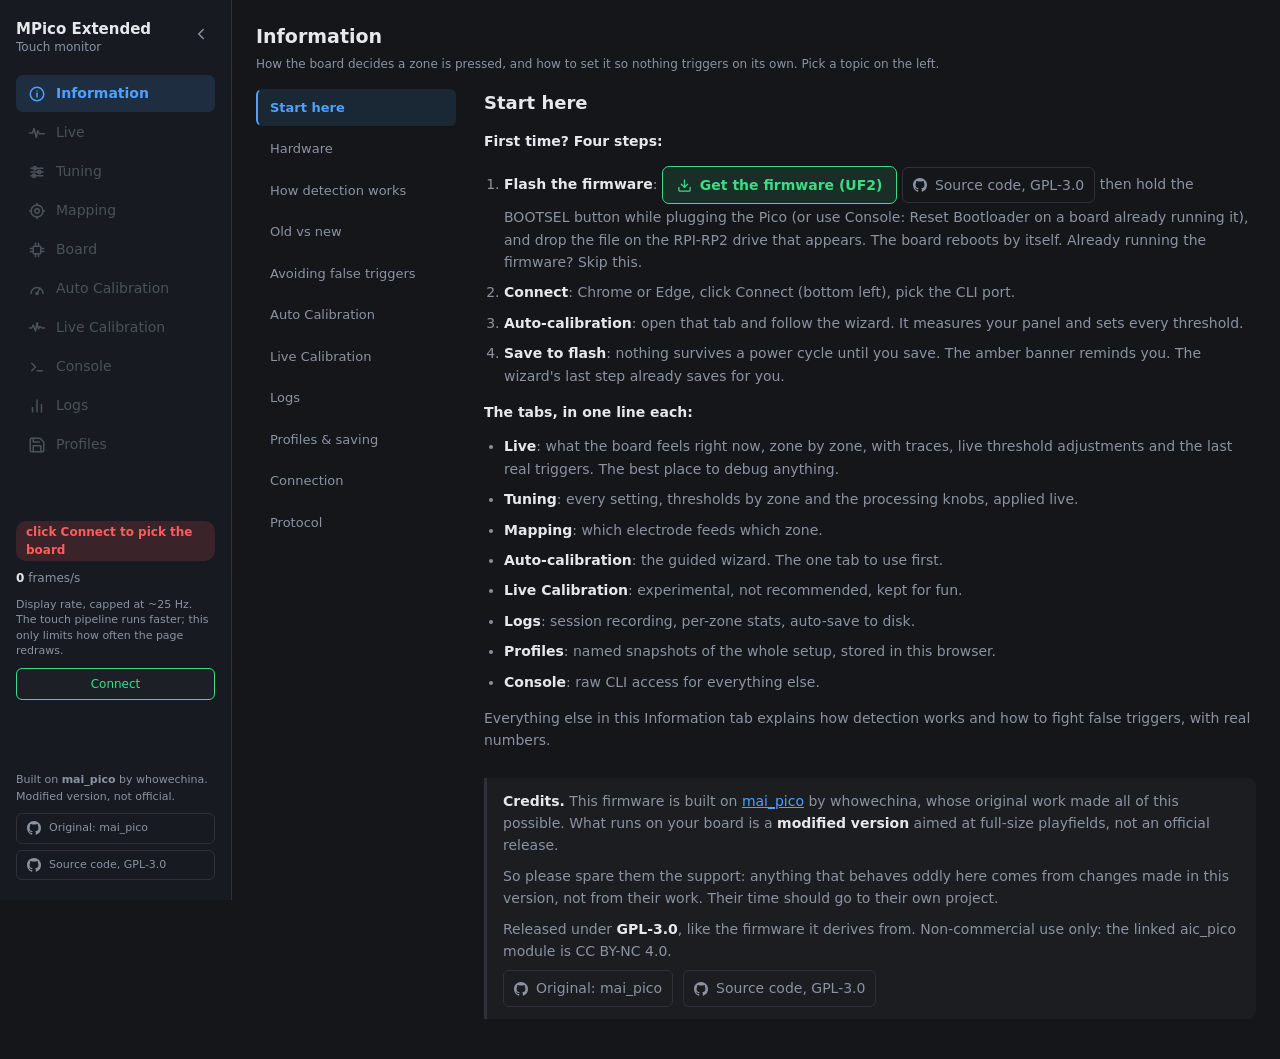
==== commit 2c98824b: "ui(monitor): going-live polish - repository buttons, profile storage spelled out The credit links we" ====
--- a/monitor/index.html
+++ b/monitor/index.html
@@ -14,6 +14,11 @@
 <link rel="stylesheet" href="assets/css/mpico.css">
 </head>
 <body>
+
+<!-- GitHub mark, defined once and referenced by every repository button. -->
+<svg class="svg-sprite" aria-hidden="true">
+  <symbol id="gh-mark" viewBox="0 0 16 16"><path d="M8 0C3.58 0 0 3.58 0 8c0 3.54 2.29 6.53 5.47 7.59.4.07.55-.17.55-.38 0-.19-.01-.82-.01-1.49-2.01.37-2.53-.49-2.69-.94-.09-.23-.48-.94-.82-1.13-.28-.15-.68-.52-.01-.53.63-.01 1.08.58 1.23.82.72 1.21 1.87.87 2.33.66.07-.52.28-.87.51-1.07-1.78-.2-3.64-.89-3.64-3.95 0-.87.31-1.59.82-2.15-.08-.2-.36-1.02.08-2.12 0 0 .67-.21 2.2.82.64-.18 1.32-.27 2-.27s1.36.09 2 .27c1.53-1.04 2.2-.82 2.2-.82.44 1.1.16 1.92.08 2.12.51.56.82 1.27.82 2.15 0 3.07-1.87 3.75-3.65 3.95.29.25.54.73.54 1.48 0 1.07-.01 1.93-.01 2.2 0 .21.15.46.55.38A8.01 8.01 0 0 0 16 8c0-4.42-3.58-8-8-8Z"></path></symbol>
+</svg>
 
 <nav class="sidebar">
   <div class="sidebar-top">
@@ -74,10 +79,16 @@
   </div>
 
   <div class="sidebar-credit">
-    Built on <a href="https://github.com/whowechina/mai_pico" target="_blank"
-      rel="noopener">mai_pico</a> by whowechina. Modified version, not official.<br>
-    <a href="https://github.com/ouarss/mpico_extended" target="_blank"
-      rel="noopener">Source code, GPL-3.0</a>
+    <p>Built on <strong>mai_pico</strong> by whowechina. Modified version, not
+      official.</p>
+    <a class="gh-btn" href="https://github.com/whowechina/mai_pico"
+       target="_blank" rel="noopener" title="The original project this is built on">
+      <svg class="gh-ico"><use href="#gh-mark"></use></svg>
+      Original: mai_pico</a>
+    <a class="gh-btn" href="https://github.com/ouarss/mpico_extended"
+       target="_blank" rel="noopener" title="Source code of this version">
+      <svg class="gh-ico"><use href="#gh-mark"></use></svg>
+      Source code, GPL-3.0</a>
   </div>
 </nav>
 
@@ -136,8 +147,10 @@
                 target="_blank" rel="noopener">
                 <svg viewBox="0 0 24 24" fill="none" stroke="currentColor" stroke-width="2" stroke-linecap="round" stroke-linejoin="round" aria-hidden="true"><path d="M21 15v4a2 2 0 0 1-2 2H5a2 2 0 0 1-2-2v-4"></path><polyline points="7 10 12 15 17 10"></polyline><line x1="12" y1="15" x2="12" y2="3"></line></svg>
                 Get the firmware (UF2)</a>
-              <a class="src-link" href="https://github.com/ouarss/mpico_extended"
-                target="_blank" rel="noopener">Source code (GPL-3.0)</a>
+              <a class="gh-btn" href="https://github.com/ouarss/mpico_extended"
+                target="_blank" rel="noopener" title="Source code of this version">
+                <svg class="gh-ico"><use href="#gh-mark"></use></svg>
+                Source code, GPL-3.0</a>
               then hold the BOOTSEL button while plugging the Pico (or use
               Console: Reset Bootloader on a board already running it), and
               drop the file on the RPI-RP2 drive that appears. The board reboots
@@ -182,10 +195,18 @@
               here comes from changes made in this version, not from their work.
               Their time should go to their own project.</p>
             <p>Released under <strong>GPL-3.0</strong>, like the firmware it
-              derives from.
-              <a href="https://github.com/ouarss/mpico_extended" target="_blank"
-                rel="noopener">Source code</a>. Non-commercial use only: the
-              linked aic_pico module is CC BY-NC 4.0.</p>
+              derives from. Non-commercial use only: the linked aic_pico module
+              is CC BY-NC 4.0.</p>
+            <p class="gh-btn-row">
+              <a class="gh-btn" href="https://github.com/whowechina/mai_pico"
+                target="_blank" rel="noopener" title="The original project this is built on">
+                <svg class="gh-ico"><use href="#gh-mark"></use></svg>
+                Original: mai_pico</a>
+              <a class="gh-btn" href="https://github.com/ouarss/mpico_extended"
+                target="_blank" rel="noopener" title="Source code of this version">
+                <svg class="gh-ico"><use href="#gh-mark"></use></svg>
+                Source code, GPL-3.0</a>
+            </p>
           </div>
         </article>
 
@@ -650,6 +671,23 @@
             comes back on its last saved settings.</p>
           <p>Profiles are also how <em>Auto Calibration</em> hands you its result:
             it builds one rather than overwriting your setup behind your back.</p>
+
+          <h3>Where profiles actually live</h3>
+          <p>In this browser, and nowhere else. Nothing is ever uploaded: this
+            page is a set of static files that talks to your serial port and to
+            nothing on the network.</p>
+          <p>They survive closing the browser and rebooting, but they belong to
+            the address the page was opened from. Three things follow:</p>
+          <ul class="info-steps">
+            <li>the online page and a local copy keep <strong>separate</strong>
+              sets of profiles, invisible to each other;</li>
+            <li>nothing syncs between machines, browsers, or profiles;</li>
+            <li>clearing this site's browsing data, or using a private window,
+              <strong>deletes them for good</strong>.</li>
+          </ul>
+          <p class="info-warn">So <strong>Export</strong> is the only real
+            backup. A profile worth keeping, or worth moving to another machine,
+            should be exported to a JSON file.</p>
         </article>
 
         <article data-topic="connection">
--- a/monitor/assets/css/base.css
+++ b/monitor/assets/css/base.css
@@ -84,8 +84,32 @@
   font-size: 11px;
   line-height: 1.5;
 }
-.sidebar-credit a { color: var(--muted); text-decoration: underline; }
-.sidebar-credit a:hover { color: var(--text); }
+.sidebar-credit p { margin: 0 0 8px; }
+
+/* Repository button: same shape wherever a repo is linked, so the original
+   project and this one always look like the pair they are. */
+.svg-sprite { display: none; }
+.gh-btn {
+  display: inline-flex;
+  align-items: center;
+  gap: 8px;
+  padding: 6px 10px;
+  border: 1px solid var(--line);
+  border-radius: 6px;
+  color: var(--muted);
+  text-decoration: none;
+  vertical-align: middle;
+}
+.gh-btn:hover {
+  border-color: var(--muted);
+  background: rgba(255, 255, 255, .04);
+  color: var(--text);
+}
+.gh-ico { width: 14px; height: 14px; flex: none; fill: currentColor; }
+
+/* In the sidebar they stack full width; in an article they sit side by side. */
+.sidebar-credit .gh-btn { display: flex; margin-top: 6px; }
+.gh-btn-row { display: flex; flex-wrap: wrap; gap: 10px; }
 .wide { width: 100%; text-align: center; }
 
 /* --- Sections ----------------------------------------------------------- */
@@ -476,17 +500,6 @@
 .dl-btn:hover { background: rgba(61, 220, 132, .22); }
 .dl-btn svg { width: 15px; height: 15px; flex: none; }
 
-/* Sits next to .dl-btn: the GPL requires the source to be offered from the same
-   place as the binary, so this link travels with the download button. */
-.src-link {
-  margin-left: 10px;
-  color: var(--muted);
-  font-size: .88em;
-  text-decoration: underline;
-  vertical-align: middle;
-}
-.src-link:hover { color: var(--text); }
-
 /* Always-at-hand save, visible from every tab: an amber chip in the sidebar
    with a breathing dot. Quietly present, never blocking. */
 .sidebar-save {
@@ -691,6 +704,9 @@
 .info-credit p { margin: 0 0 8px; }
 .info-credit p:last-child { margin-bottom: 0; }
 .info-credit a { color: var(--accent); text-decoration: underline; }
+/* Buttons keep their own look: an article's link styling would underline them. */
+.info-credit .gh-btn { color: var(--muted); text-decoration: none; }
+.info-credit .gh-btn:hover { color: var(--text); }
 
 .info-content ol,
 .info-content ul {
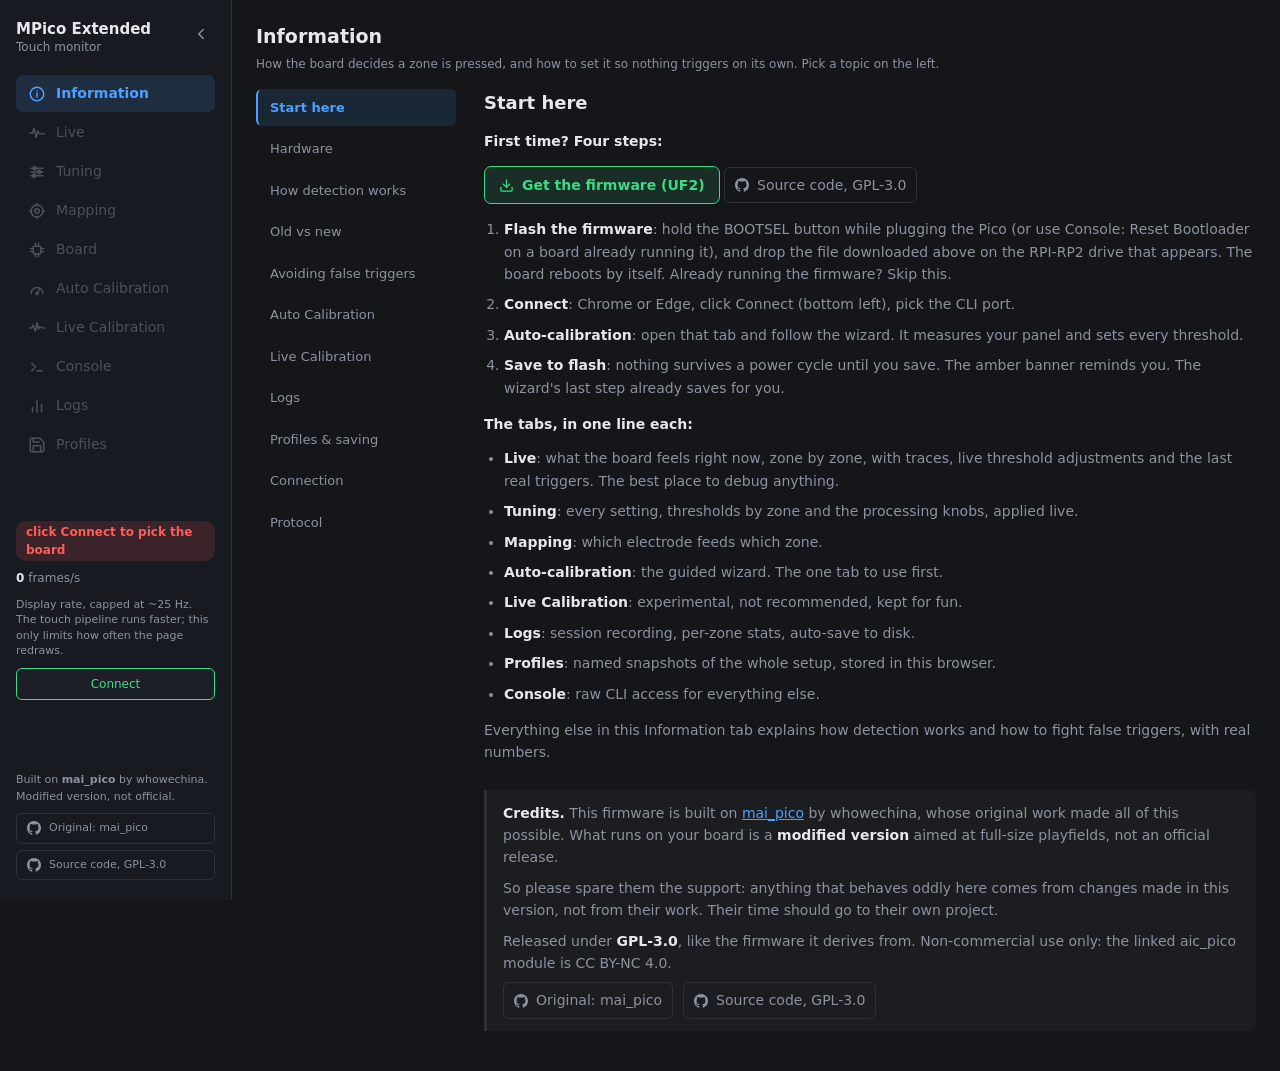
==== commit f5505cc2: "ui(monitor): firmware and source buttons above the four steps They sat mid-sentence inside step 1, c" ====
--- a/monitor/index.html
+++ b/monitor/index.html
@@ -141,20 +141,22 @@
         <article data-topic="start" class="active">
           <h2>Start here</h2>
           <p><strong>First time? Four steps:</strong></p>
+          <p>
+            <a class="dl-btn" href="https://github.com/ouarss/mpico_extended/releases"
+              target="_blank" rel="noopener">
+              <svg viewBox="0 0 24 24" fill="none" stroke="currentColor" stroke-width="2" stroke-linecap="round" stroke-linejoin="round" aria-hidden="true"><path d="M21 15v4a2 2 0 0 1-2 2H5a2 2 0 0 1-2-2v-4"></path><polyline points="7 10 12 15 17 10"></polyline><line x1="12" y1="15" x2="12" y2="3"></line></svg>
+              Get the firmware (UF2)</a>
+            <a class="gh-btn" href="https://github.com/ouarss/mpico_extended"
+              target="_blank" rel="noopener" title="Source code of this version">
+              <svg class="gh-ico"><use href="#gh-mark"></use></svg>
+              Source code, GPL-3.0</a>
+          </p>
           <ol class="info-steps">
-            <li><strong>Flash the firmware</strong>:
-              <a class="dl-btn" href="https://github.com/ouarss/mpico_extended/releases"
-                target="_blank" rel="noopener">
-                <svg viewBox="0 0 24 24" fill="none" stroke="currentColor" stroke-width="2" stroke-linecap="round" stroke-linejoin="round" aria-hidden="true"><path d="M21 15v4a2 2 0 0 1-2 2H5a2 2 0 0 1-2-2v-4"></path><polyline points="7 10 12 15 17 10"></polyline><line x1="12" y1="15" x2="12" y2="3"></line></svg>
-                Get the firmware (UF2)</a>
-              <a class="gh-btn" href="https://github.com/ouarss/mpico_extended"
-                target="_blank" rel="noopener" title="Source code of this version">
-                <svg class="gh-ico"><use href="#gh-mark"></use></svg>
-                Source code, GPL-3.0</a>
-              then hold the BOOTSEL button while plugging the Pico (or use
-              Console: Reset Bootloader on a board already running it), and
-              drop the file on the RPI-RP2 drive that appears. The board reboots
-              by itself. Already running the firmware? Skip this.</li>
+            <li><strong>Flash the firmware</strong>: hold the BOOTSEL button
+              while plugging the Pico (or use Console: Reset Bootloader on a
+              board already running it), and drop the file downloaded above on
+              the RPI-RP2 drive that appears. The board reboots by itself.
+              Already running the firmware? Skip this.</li>
             <li><strong>Connect</strong>: Chrome or Edge, click Connect (bottom
               left), pick the CLI port.</li>
             <li><strong>Auto-calibration</strong>: open that tab and follow the
--- a/monitor/assets/css/base.css
+++ b/monitor/assets/css/base.css
@@ -142,7 +142,6 @@
 @media (max-width: 1100px) {
   .split { grid-template-columns: 1fr; }
   body { grid-template-columns: 1fr; }
-  .sidebar { position: static; height: auto; }
 }
 
 .panel {
--- a/monitor/assets/css/mpico.css
+++ b/monitor/assets/css/mpico.css
@@ -38,7 +38,8 @@
 .nav button span { min-width: 0; }
 
 /* Collapsed rail: only above the base stacking breakpoint. Below 1100px the
-   sidebar is a full-width stacked block (base.css), so collapse is neutral. */
+   sidebar is a compact bar and the toggle drives the floating drawer instead
+   (see the media block just after). */
 @media (min-width: 1101px) {
   body.sidebar-collapsed { grid-template-columns: 56px minmax(0, 1fr); }
   .sidebar-collapsed .sidebar { padding: 20px 8px; align-items: stretch; }
@@ -53,8 +54,58 @@
   .sidebar-collapsed .sidebar-save { justify-content: center; padding: 7px 0; }
   .sidebar-collapsed .sidebar-save .save-text { display: none; }
 }
+/* Below the stacking breakpoint the sidebar becomes a compact sticky bar -
+   brand, unsaved chip, toggle - and the toggle opens the full menu as a
+   floating drawer over the content instead of pushing it down. */
 @media (max-width: 1100px) {
-  .sidebar-toggle { display: none; }
+  .sidebar {
+    position: sticky;
+    top: 0;
+    z-index: 50;
+    height: auto;
+    flex-direction: row;
+    align-items: center;
+    gap: 14px;
+    padding: 10px 16px;
+    border-right: 0;
+    border-bottom: 1px solid var(--line);
+  }
+  .sidebar-top { flex: 1; display: flex; align-items: center; justify-content: space-between; }
+  .sidebar .nav,
+  .sidebar .sidebar-status,
+  .sidebar .sidebar-credit { display: none; }
+  .sidebar-save { margin: 0; width: auto; }
+  /* Chevron points down when the drawer is closed, up when it is open. */
+  .sidebar-toggle-ico { transform: rotate(-90deg); }
+
+  body.menu-open .sidebar {
+    position: fixed;
+    top: 0;
+    left: 0;
+    bottom: 0;
+    width: min(320px, 86vw);
+    flex-direction: column;
+    align-items: stretch;
+    overflow-y: auto;
+    padding: 20px 16px;
+    border-right: 1px solid var(--line);
+    border-bottom: 0;
+    box-shadow: 24px 0 60px rgba(0, 0, 0, .45);
+  }
+  body.menu-open .sidebar .nav { display: flex; }
+  body.menu-open .sidebar .sidebar-status { display: block; }
+  body.menu-open .sidebar .sidebar-credit { display: block; }
+  body.menu-open .sidebar-save { width: 100%; }
+  body.menu-open .sidebar-top { flex: none; }
+  body.menu-open .sidebar-toggle-ico { transform: rotate(90deg); }
+  /* Dim what the drawer floats over; clicking it closes the menu. */
+  body.menu-open::before {
+    content: '';
+    position: fixed;
+    inset: 0;
+    z-index: 49;
+    background: rgba(0, 0, 0, .5);
+  }
 }
 
 /* --- View toggle -------------------------------------------------------- */
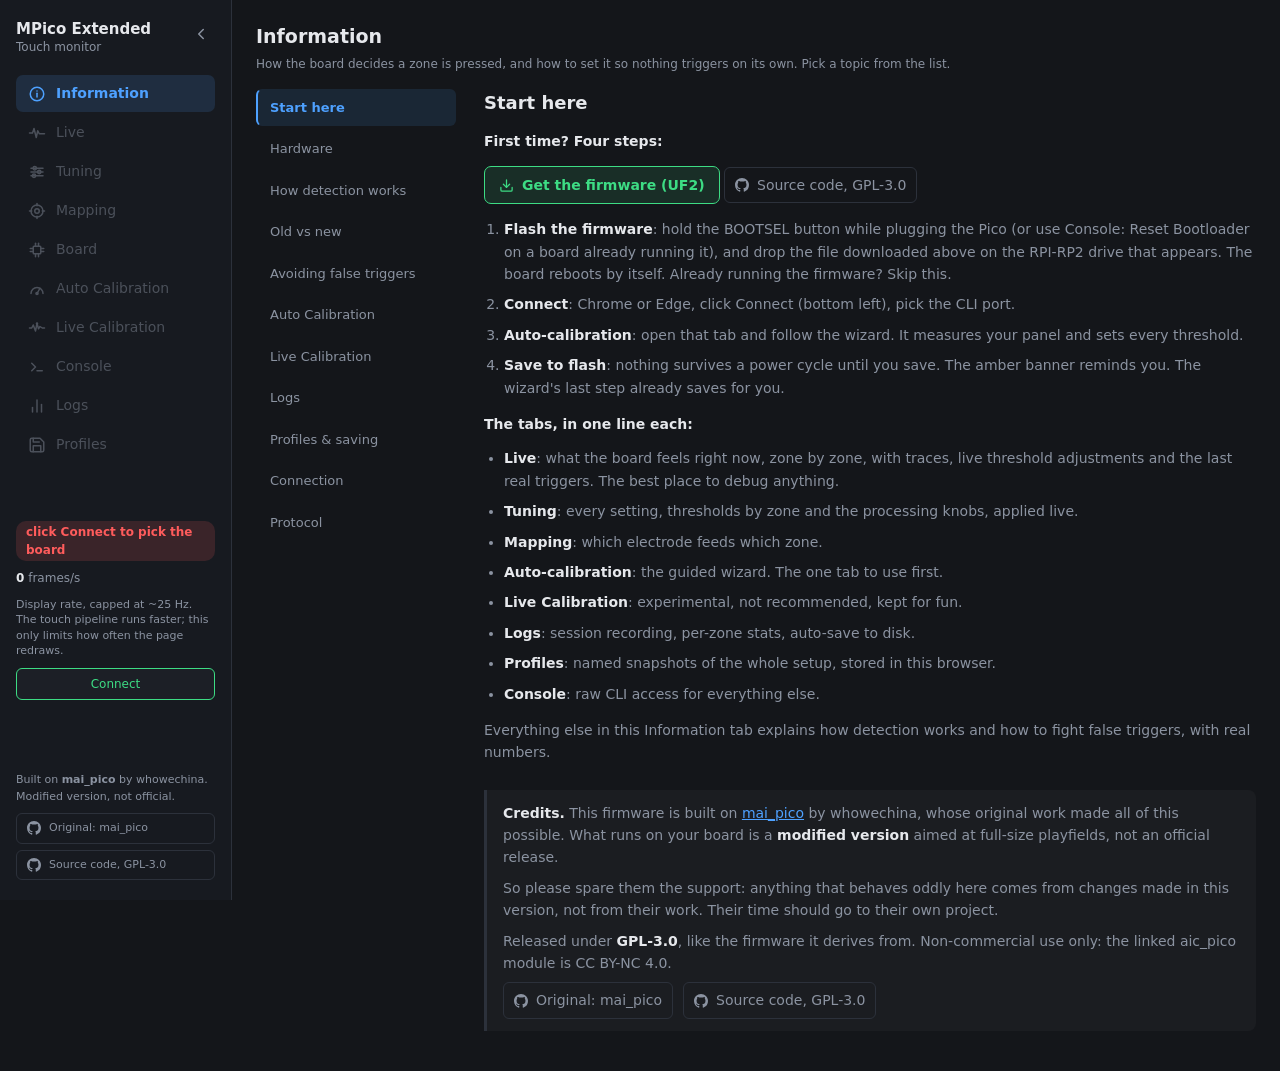
==== commit b91508e3: "ui(monitor): make the mobile view usable Menu: the drawer toggle is a burger, then a cross while ope" ====
--- a/monitor/index.html
+++ b/monitor/index.html
@@ -24,10 +24,24 @@
   <div class="sidebar-top">
     <div class="brand">MPico Extended<span>Touch monitor</span></div>
     <button type="button" id="sidebar-toggle" class="sidebar-toggle"
-            aria-label="Collapse sidebar" title="Collapse sidebar">
+            aria-label="Collapse sidebar" title="Collapse sidebar" aria-expanded="false">
       <svg class="sidebar-toggle-ico" viewBox="0 0 24 24" fill="none" stroke="currentColor"
            stroke-width="2" stroke-linecap="round" stroke-linejoin="round" aria-hidden="true">
         <polyline points="15 6 9 12 15 18"></polyline>
+      </svg>
+      <!-- Below the stacking breakpoint the same button is a plain burger, then
+           a close cross while the drawer is open: a chevron reads as "collapse",
+           not as "menu". -->
+      <svg class="sidebar-burger-ico" viewBox="0 0 24 24" fill="none" stroke="currentColor"
+           stroke-width="2" stroke-linecap="round" aria-hidden="true">
+        <line x1="4" y1="7" x2="20" y2="7"></line>
+        <line x1="4" y1="12" x2="20" y2="12"></line>
+        <line x1="4" y1="17" x2="20" y2="17"></line>
+      </svg>
+      <svg class="sidebar-close-ico" viewBox="0 0 24 24" fill="none" stroke="currentColor"
+           stroke-width="2" stroke-linecap="round" aria-hidden="true">
+        <line x1="6" y1="6" x2="18" y2="18"></line>
+        <line x1="18" y1="6" x2="6" y2="18"></line>
       </svg>
     </button>
   </div>
@@ -119,23 +133,37 @@
     <header class="section-head">
       <h1>Information</h1>
       <p class="hint">How the board decides a zone is pressed, and how to set it
-        so nothing triggers on its own. Pick a topic on the left.</p>
+        so nothing triggers on its own. Pick a topic from the list.</p>
     </header>
 
     <div class="info-layout">
-      <nav class="info-nav">
-        <button type="button" data-topic="start" class="active">Start here</button>
-        <button type="button" data-topic="hardware">Hardware</button>
-        <button type="button" data-topic="detection">How detection works</button>
-        <button type="button" data-topic="compare">Old vs new</button>
-        <button type="button" data-topic="guide">Avoiding false triggers</button>
-        <button type="button" data-topic="autocal">Auto Calibration</button>
-        <button type="button" data-topic="livecal">Live Calibration</button>
-        <button type="button" data-topic="logs">Logs</button>
-        <button type="button" data-topic="profiles">Profiles &amp; saving</button>
-        <button type="button" data-topic="connection">Connection</button>
-        <button type="button" data-topic="protocol">Protocol</button>
-      </nav>
+      <!-- The topic list is a column on wide screens; on a phone the same list
+           would be a wall of buttons above every article, so it collapses into
+           one dropdown showing the topic being read. -->
+      <div class="info-nav-wrap">
+        <button type="button" id="info-nav-toggle" class="info-nav-toggle"
+                aria-expanded="false" aria-controls="info-nav">
+          <span class="info-nav-label">Topic</span>
+          <span id="info-nav-current" class="info-nav-current">Start here</span>
+          <svg class="info-nav-chevron" viewBox="0 0 24 24" fill="none" stroke="currentColor"
+               stroke-width="2" stroke-linecap="round" stroke-linejoin="round" aria-hidden="true">
+            <polyline points="6 9 12 15 18 9"></polyline>
+          </svg>
+        </button>
+        <nav class="info-nav" id="info-nav">
+          <button type="button" data-topic="start" class="active">Start here</button>
+          <button type="button" data-topic="hardware">Hardware</button>
+          <button type="button" data-topic="detection">How detection works</button>
+          <button type="button" data-topic="compare">Old vs new</button>
+          <button type="button" data-topic="guide">Avoiding false triggers</button>
+          <button type="button" data-topic="autocal">Auto Calibration</button>
+          <button type="button" data-topic="livecal">Live Calibration</button>
+          <button type="button" data-topic="logs">Logs</button>
+          <button type="button" data-topic="profiles">Profiles &amp; saving</button>
+          <button type="button" data-topic="connection">Connection</button>
+          <button type="button" data-topic="protocol">Protocol</button>
+        </nav>
+      </div>
 
       <div class="info-content">
         <article data-topic="start" class="active">
@@ -1080,12 +1108,14 @@
         floor - the number to set a threshold against); triggers counts
         firmware activations. A row turns red when its noise ceiling reaches the
         threshold - that zone risks phantom presses.</p>
-      <table class="zone-table log-table">
-        <thead>
-          <tr><th>Zone</th><th>Threshold</th><th>Peak</th><th>Noise ceiling</th><th>Triggers</th></tr>
-        </thead>
-        <tbody id="log-rows"></tbody>
-      </table>
+      <div class="table-scroll">
+        <table class="zone-table log-table">
+          <thead>
+            <tr><th>Zone</th><th>Threshold</th><th>Peak</th><th>Noise ceiling</th><th>Triggers</th></tr>
+          </thead>
+          <tbody id="log-rows"></tbody>
+        </table>
+      </div>
     </div>
   </section>
 
--- a/monitor/assets/css/base.css
+++ b/monitor/assets/css/base.css
@@ -141,7 +141,13 @@
 }
 @media (max-width: 1100px) {
   .split { grid-template-columns: 1fr; }
-  body { grid-template-columns: 1fr; }
+  /* Stacked, the sidebar and the content are two auto rows in a grid kept at
+     100vh - and auto rows share the leftover space. On a short article that
+     inflates the top bar into a banner, so pack the rows at the top instead. */
+  body {
+    grid-template-columns: 1fr;
+    align-content: start;
+  }
 }
 
 .panel {
@@ -279,7 +285,7 @@
 
 /* --- Console ------------------------------------------------------------ */
 
-.console-form { display: flex; gap: 8px; margin-top: 10px; }
+.console-form { display: flex; flex-wrap: wrap; gap: 8px; margin-top: 10px; }
 .console-form input { flex: 1; }
 
 #console {
@@ -312,6 +318,12 @@
 /* --- Zone picker -------------------------------------------------------- */
 
 .map-split { grid-template-columns: minmax(0, 1fr) minmax(0, 1fr); }
+/* Declared after the generic .split collapse, so it never inherited it. On a
+   tablet the two halves still earn their width; on a phone they leave the disc
+   and the zone cards unusable, so it folds there. */
+@media (max-width: 760px) {
+  .map-split { grid-template-columns: 1fr; }
+}
 .disc-large { max-width: 100%; }
 
 .disc .pad.clickable { cursor: pointer; }
@@ -389,15 +401,23 @@
   accent-color: var(--accent);
 }
 
+/* Label, slider and readout fold onto a second line rather than dragging the
+   form past the viewport; the slider gives up its width first. */
 .global-thr {
   display: flex;
   align-items: center;
+  flex-wrap: wrap;
   gap: 8px;
   color: var(--muted);
   font-size: 12px;
   flex: 1;
-}
-.global-thr input[type="range"] { width: 160px; accent-color: var(--accent); }
+  min-width: 0;
+}
+.global-thr input[type="range"] {
+  flex: 1 1 120px;
+  min-width: 0;
+  accent-color: var(--accent);
+}
 .global-thr output {
   color: var(--text);
   font: 12px/1.4 var(--mono);
@@ -599,6 +619,11 @@
   align-items: start;
 }
 
+/* Transparent on wide screens: the toggle and the list are the grid items, the
+   wrapper only exists to anchor the dropdown once it collapses. */
+.info-nav-wrap { display: contents; }
+.info-nav-toggle { display: none; }
+
 .info-nav {
   display: flex;
   flex-direction: column;
@@ -623,6 +648,11 @@
   border-left-color: var(--accent);
   font-weight: 600;
 }
+
+/* Without this a grid item is at least as wide as its widest unbreakable child,
+   so one ASCII diagram would widen the whole column - and the page with it -
+   instead of scrolling inside its own box. */
+.info-content { min-width: 0; }
 
 .info-content article { display: none; }
 .info-content article.active { display: block; }
@@ -734,9 +764,61 @@
 .info-table td { color: var(--text); }
 .info-table code { background: none; padding: 0; }
 
+/* One column, and the eleven topics fold into a dropdown that names the article
+   on screen. Wrapped in a row they read as a wall of unrelated buttons. */
 @media (max-width: 760px) {
-  .info-layout { grid-template-columns: 1fr; }
-  .info-nav { position: static; flex-direction: row; flex-wrap: wrap; }
+  .info-layout {
+    grid-template-columns: 1fr;
+    gap: 16px;
+  }
+
+  /* Enough clearance for the sticky top bar when a pick scrolls back here. */
+  .info-nav-wrap {
+    display: block;
+    position: relative;
+    z-index: 40;
+    scroll-margin-top: 72px;
+  }
+
+  .info-nav-toggle {
+    display: flex;
+    align-items: baseline;
+    gap: 10px;
+    width: 100%;
+    padding: 10px 12px;
+    background: var(--panel);
+    text-align: left;
+  }
+  .info-nav-label { color: var(--muted); font-size: 12px; flex: none; }
+  .info-nav-current { flex: 1; min-width: 0; font-weight: 600; }
+  .info-nav-chevron {
+    width: 16px;
+    height: 16px;
+    flex: none;
+    align-self: center;
+    color: var(--muted);
+    transition: transform .15s;
+  }
+  .info-nav-wrap.open .info-nav-chevron { transform: rotate(180deg); }
+
+  /* Floated over the article rather than pushing it down: eleven rows of
+     shifted text on every open would be worse than the wrap it replaces. */
+  .info-nav {
+    display: none;
+    position: absolute;
+    top: calc(100% + 6px);
+    left: 0;
+    right: 0;
+    max-height: min(60vh, 420px);
+    overflow-y: auto;
+    padding: 6px;
+    background: var(--panel);
+    border: 1px solid var(--line);
+    border-radius: 10px;
+    box-shadow: 0 18px 40px rgba(0, 0, 0, .5);
+  }
+  .info-nav-wrap.open .info-nav { display: flex; }
+  .info-nav button { padding: 10px 12px; }
 }
 
 /* Segmented button rows (Auto/Manual, on/off pairs). */
@@ -751,3 +833,13 @@
 ul.hint li { margin-bottom: 6px; }
 ul.hint strong { color: var(--text); }
 ul.hint em { color: var(--text); font-style: normal; font-weight: 600; }
+
+/* --- Small screens -------------------------------------------------------- */
+
+/* Desktop gutters cost a tenth of a phone's width for nothing; the panels
+   already carry their own padding. */
+@media (max-width: 760px) {
+  .content { padding: 16px 14px 32px; }
+  .panel { padding: 14px; }
+  .section-actions { gap: 10px 16px; }
+}
--- a/monitor/assets/css/mpico.css
+++ b/monitor/assets/css/mpico.css
@@ -27,6 +27,9 @@
 }
 .sidebar-toggle:hover { color: var(--text); border-color: var(--line); }
 .sidebar-toggle-ico { width: 18px; height: 18px; }
+/* Burger and cross belong to the drawer breakpoint only. */
+.sidebar-burger-ico,
+.sidebar-close-ico { display: none; width: 20px; height: 20px; }
 
 /* Each nav button carries a leading icon; the label sits in a span beside it. */
 .nav button {
@@ -75,8 +78,17 @@
   .sidebar .sidebar-status,
   .sidebar .sidebar-credit { display: none; }
   .sidebar-save { margin: 0; width: auto; }
-  /* Chevron points down when the drawer is closed, up when it is open. */
-  .sidebar-toggle-ico { transform: rotate(-90deg); }
+  /* Burger while closed, cross while open - the chevron stays a desktop affair. */
+  .sidebar-toggle {
+    width: 40px;
+    height: 40px;
+    border-color: var(--line);
+    color: var(--text);
+  }
+  .sidebar-toggle-ico { display: none; }
+  .sidebar-burger-ico { display: block; }
+  body.menu-open .sidebar-burger-ico { display: none; }
+  body.menu-open .sidebar-close-ico { display: block; }
 
   body.menu-open .sidebar {
     position: fixed;
@@ -93,11 +105,12 @@
     box-shadow: 24px 0 60px rgba(0, 0, 0, .45);
   }
   body.menu-open .sidebar .nav { display: flex; }
+  /* Fingers, not a mouse pointer: the rail's 8px rows are too tight to aim at. */
+  body.menu-open .nav button { padding: 11px 12px; }
   body.menu-open .sidebar .sidebar-status { display: block; }
   body.menu-open .sidebar .sidebar-credit { display: block; }
   body.menu-open .sidebar-save { width: 100%; }
   body.menu-open .sidebar-top { flex: none; }
-  body.menu-open .sidebar-toggle-ico { transform: rotate(90deg); }
   /* Dim what the drawer floats over; clicking it closes the menu. */
   body.menu-open::before {
     content: '';
@@ -288,9 +301,11 @@
 
 /* --- Signal-processing controls ----------------------------------------- */
 
+/* min() so the 232px floor gives way on a narrow phone rather than pushing the
+   card past the viewport. */
 #processing {
   display: grid;
-  grid-template-columns: repeat(auto-fill, minmax(232px, 1fr));
+  grid-template-columns: repeat(auto-fill, minmax(min(232px, 100%), 1fr));
   gap: 12px;
 }
 .proc {
@@ -495,11 +510,16 @@
 /* Same card language as the processing grid; the LED-order card spans it. */
 .board-grid {
   display: grid;
-  grid-template-columns: repeat(auto-fill, minmax(232px, 1fr));
+  grid-template-columns: repeat(auto-fill, minmax(min(232px, 100%), 1fr));
   gap: 12px;
 }
 /* Wide enough for the 8 LED chips on one row, but not the full grid width. */
 .board-grid .board-wide { grid-column: span 2; }
+/* Where the grid is down to a single column, spanning two would conjure an
+   implicit second one and drag the panel past the screen. */
+@media (max-width: 760px) {
+  .board-grid .board-wide { grid-column: auto; }
+}
 
 /* Button LED order: draggable pastilles laid out along the LED chain (position
    0 on the left to 7 on the right). Dragging one reorders which button a chain
